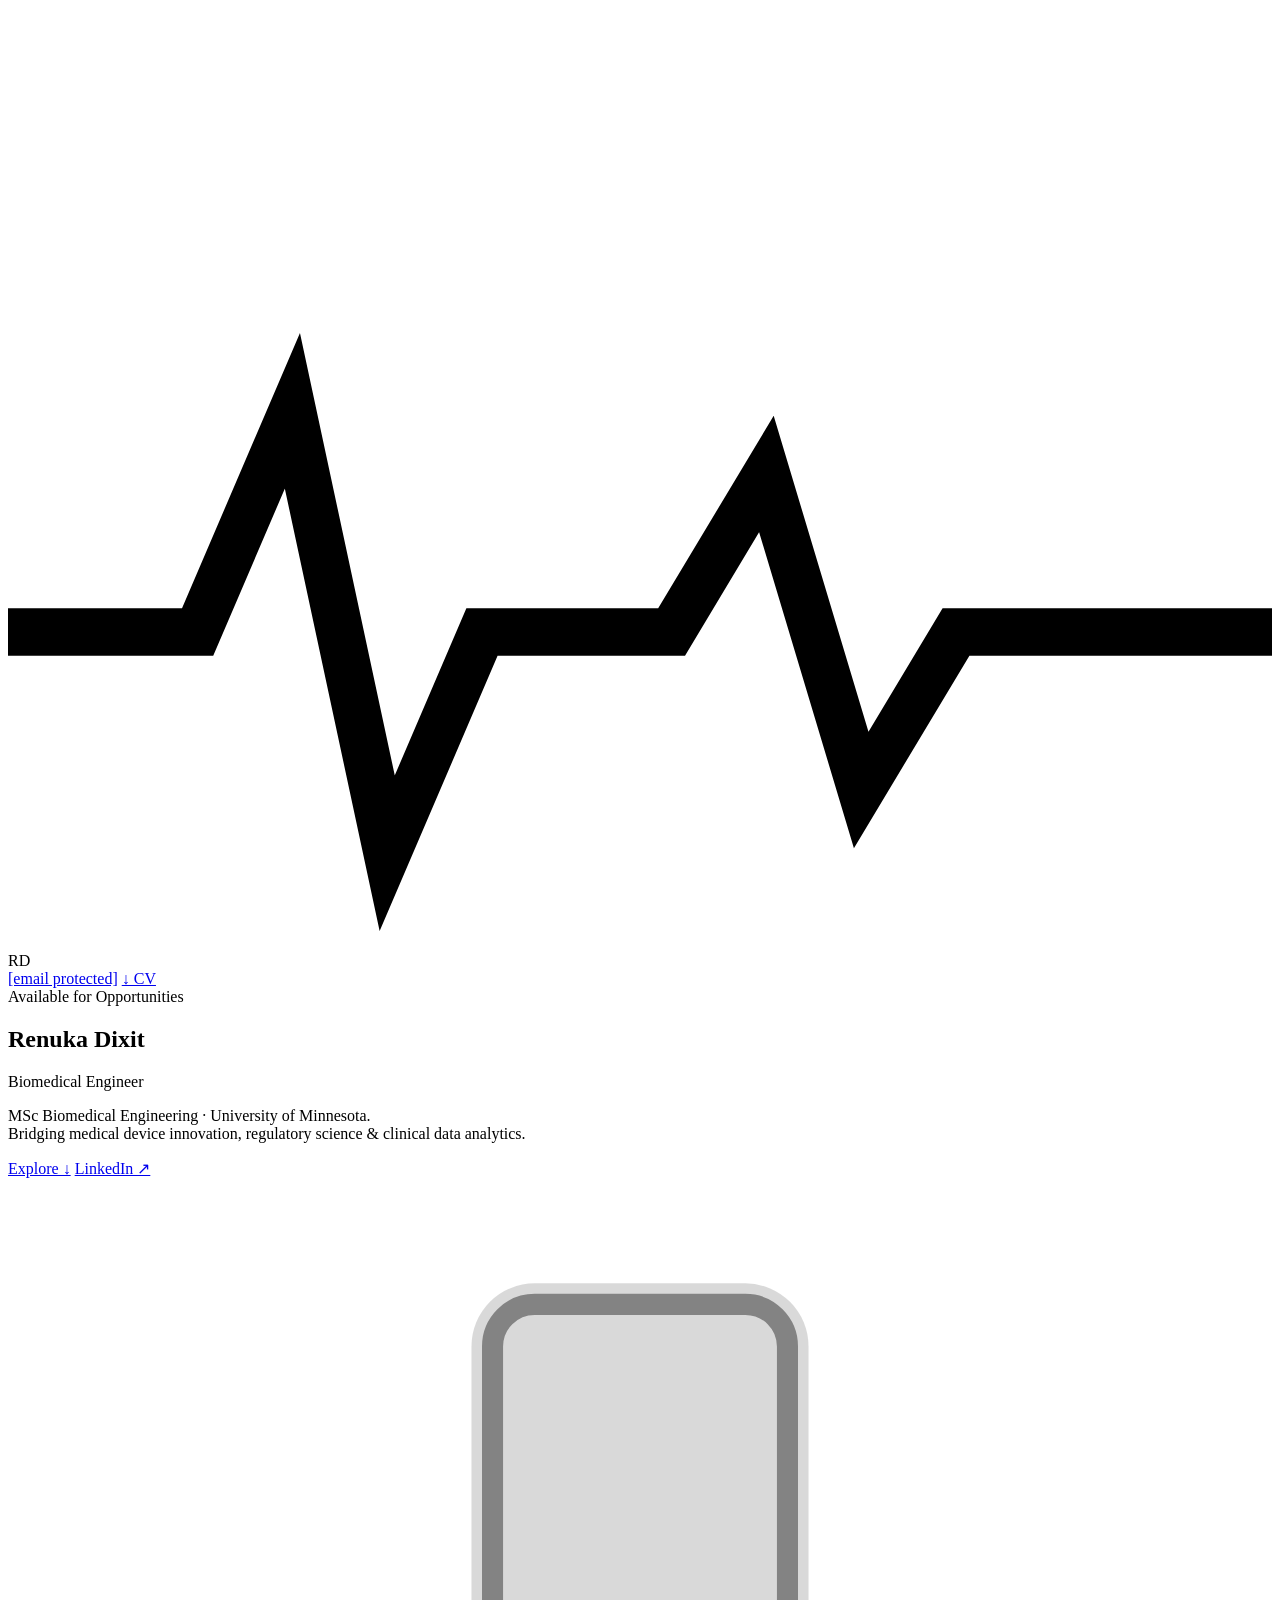
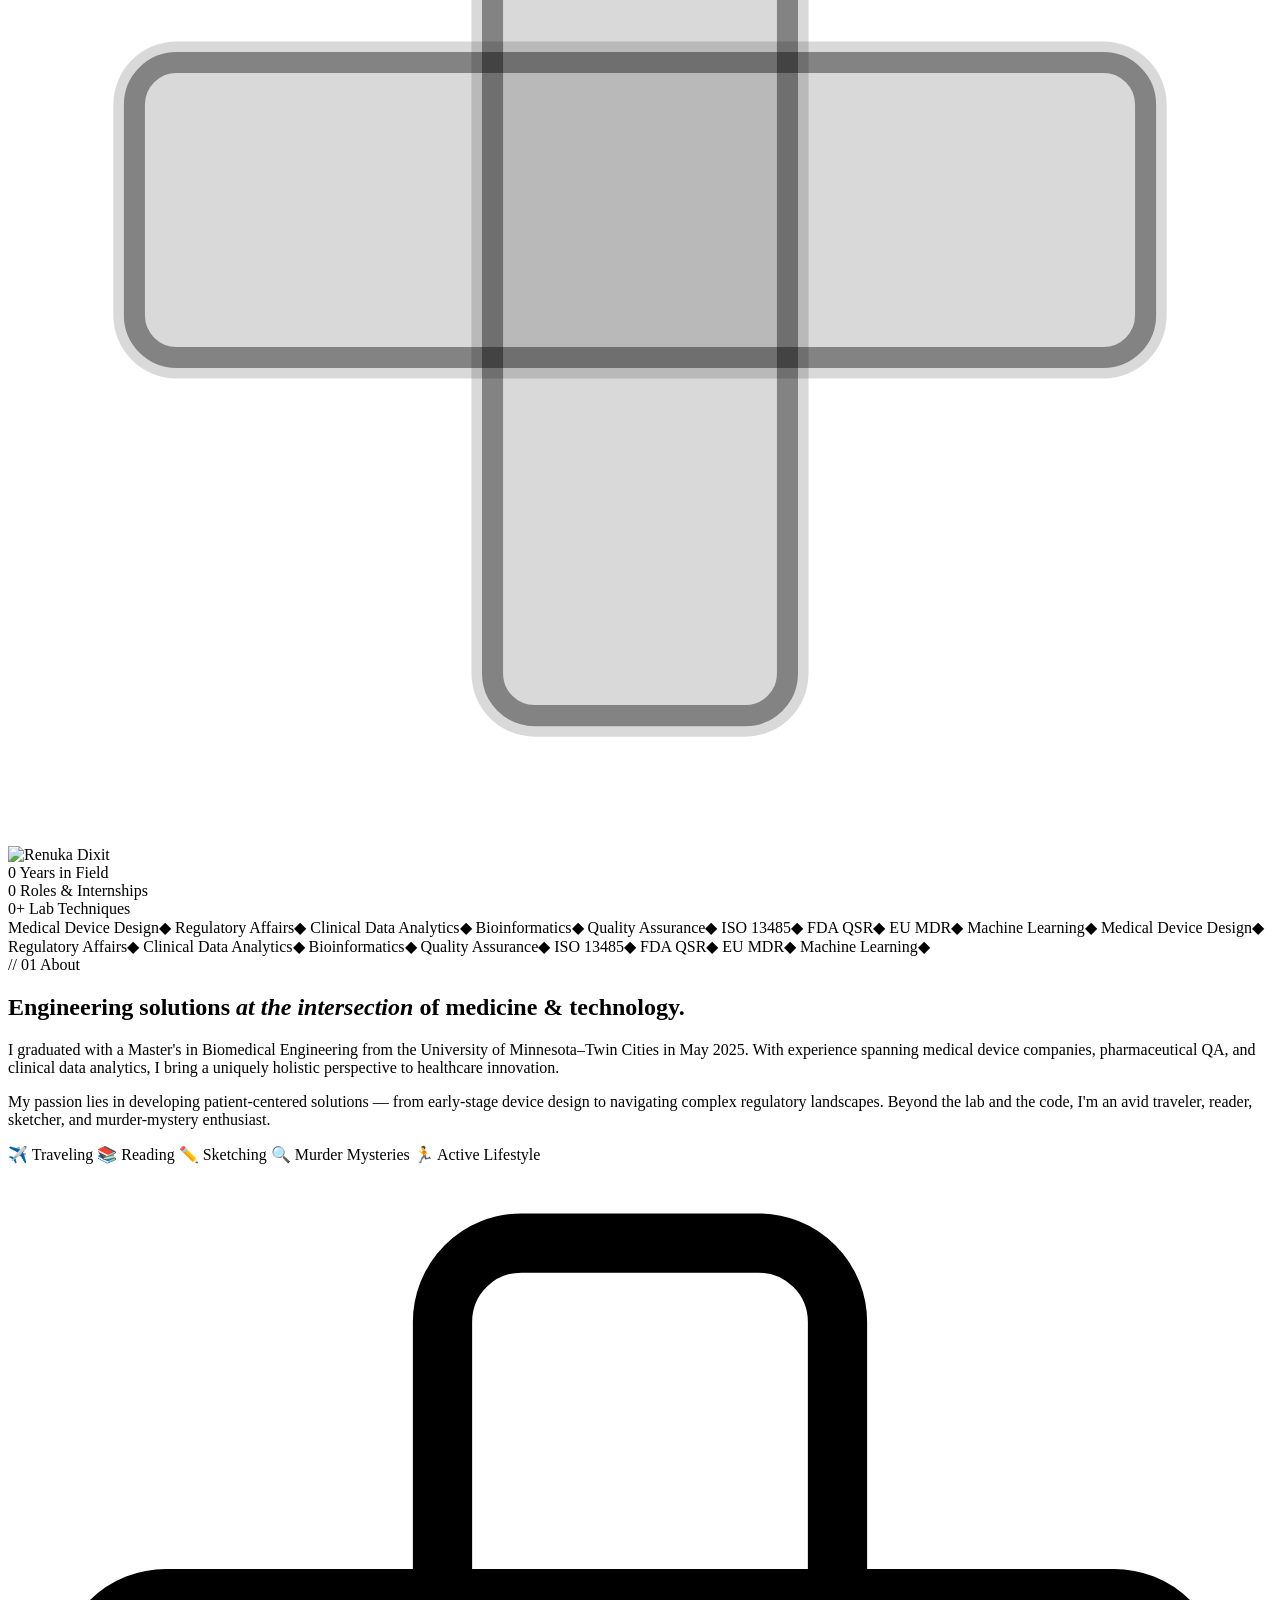
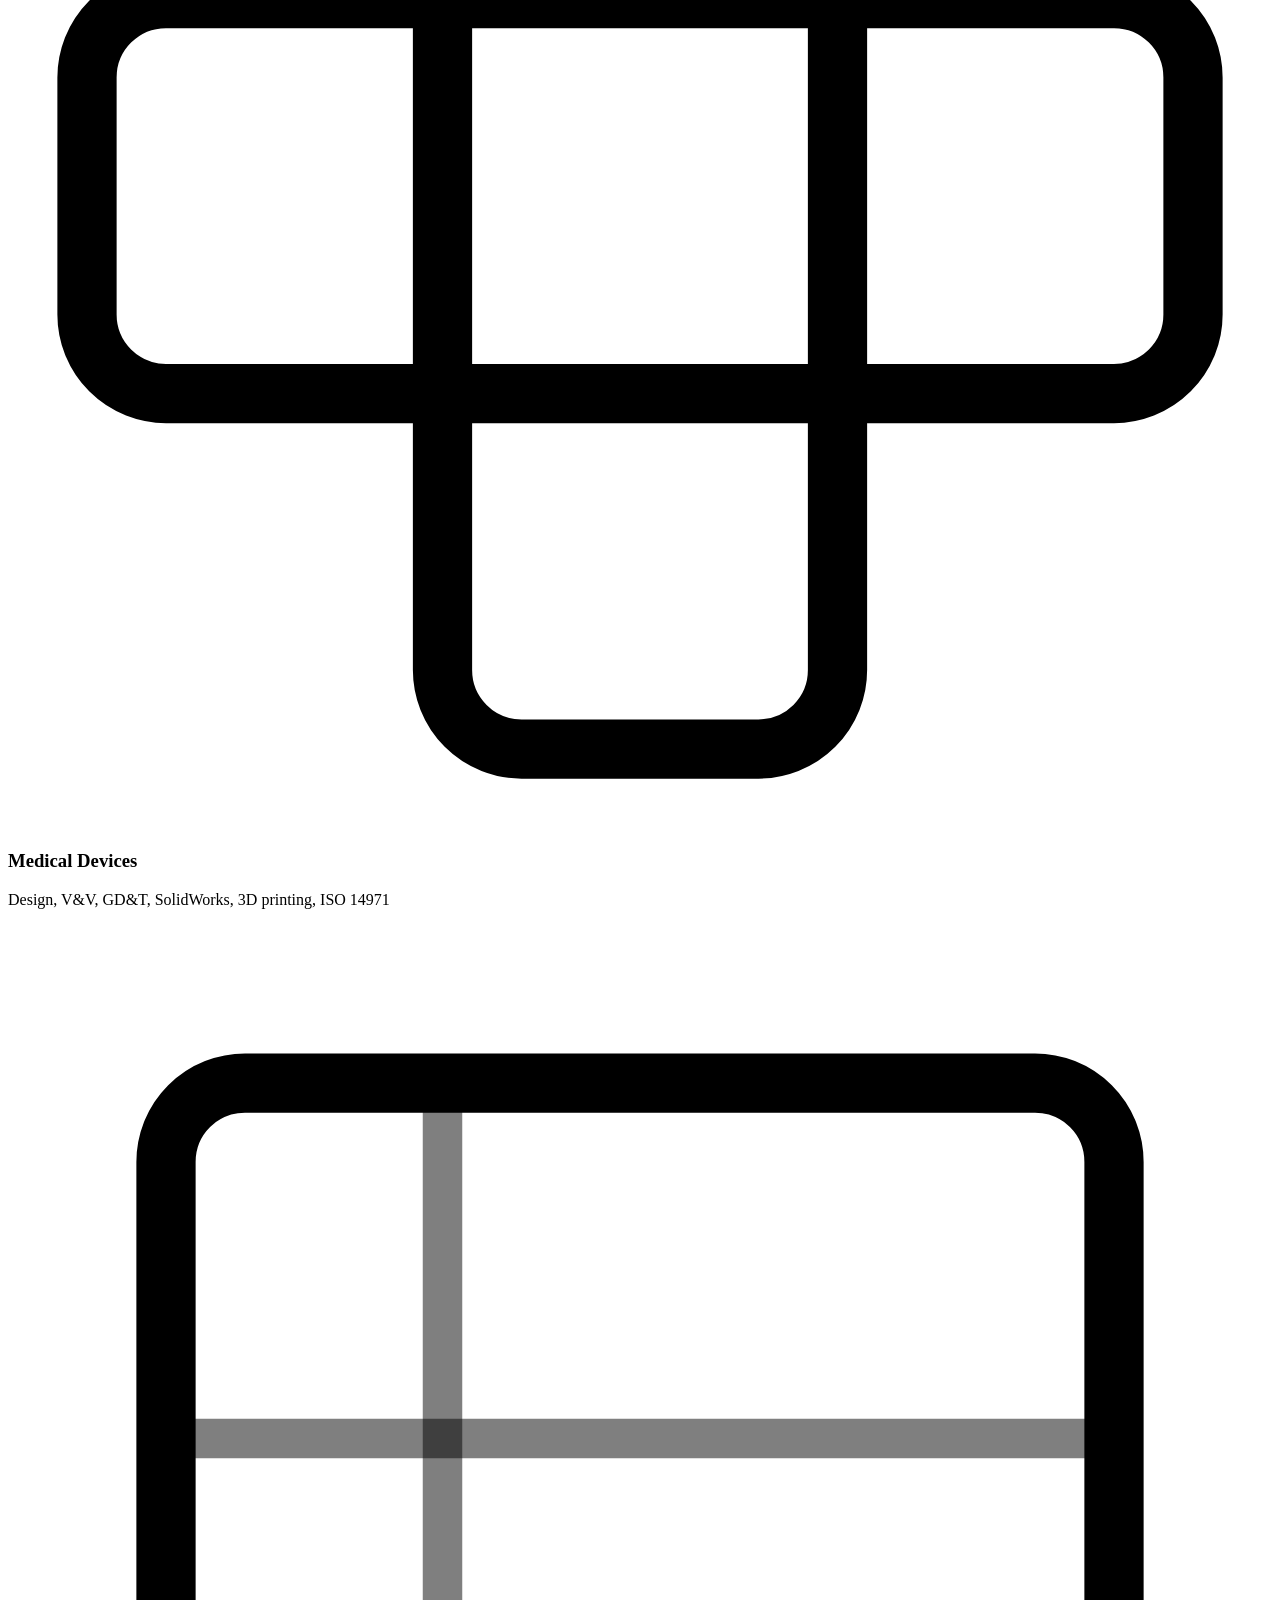
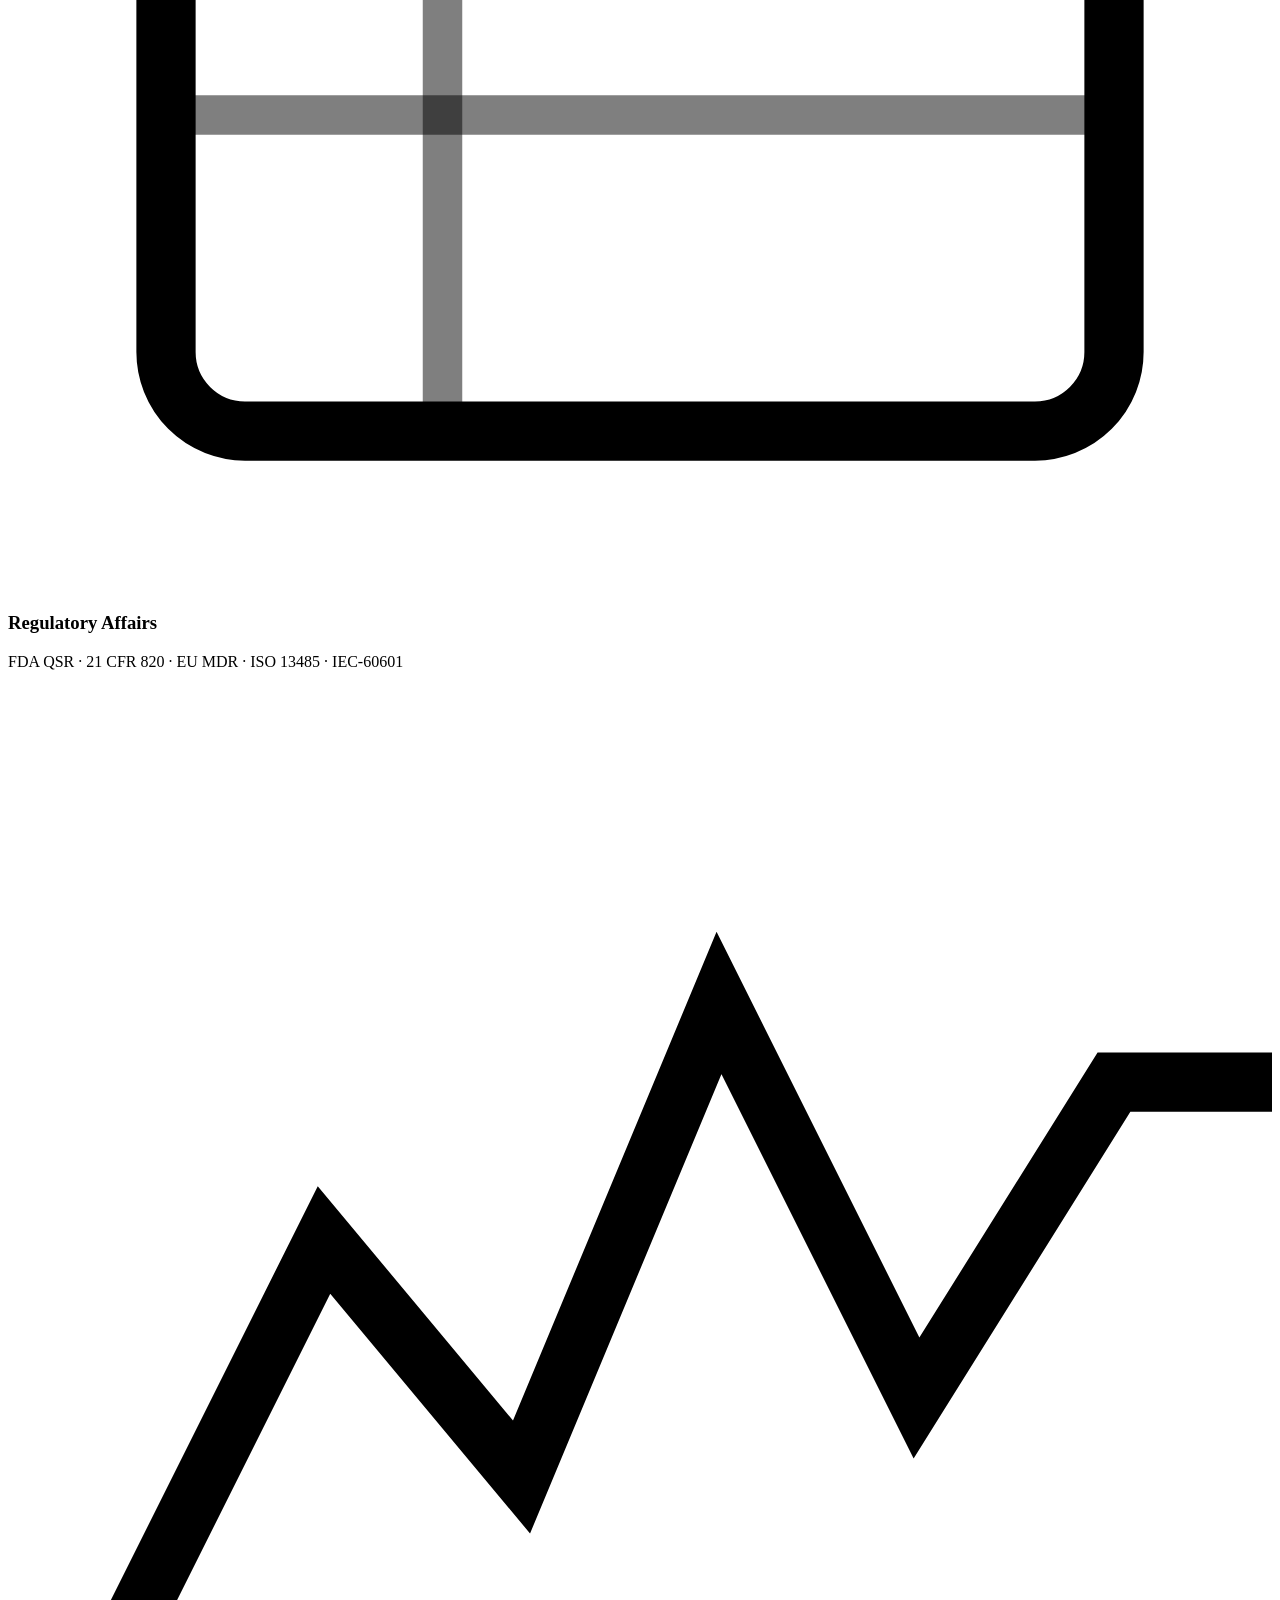
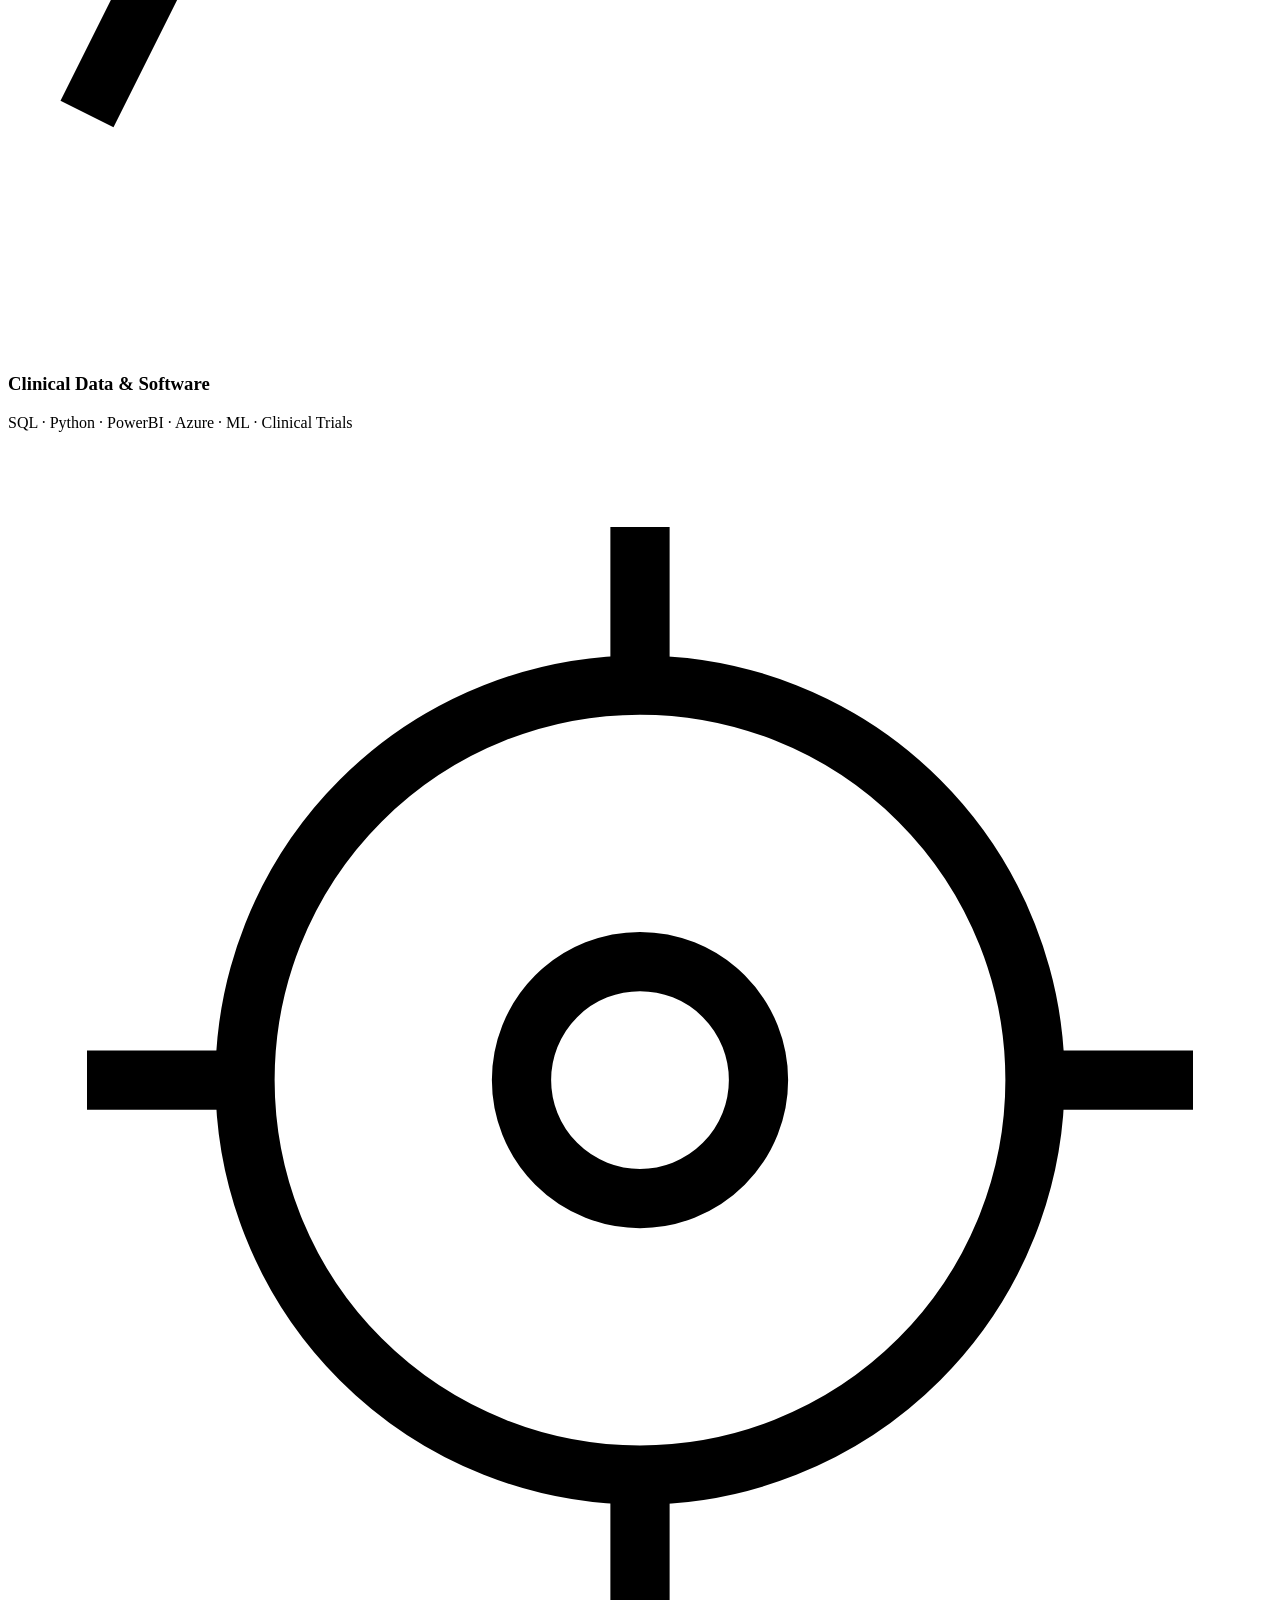
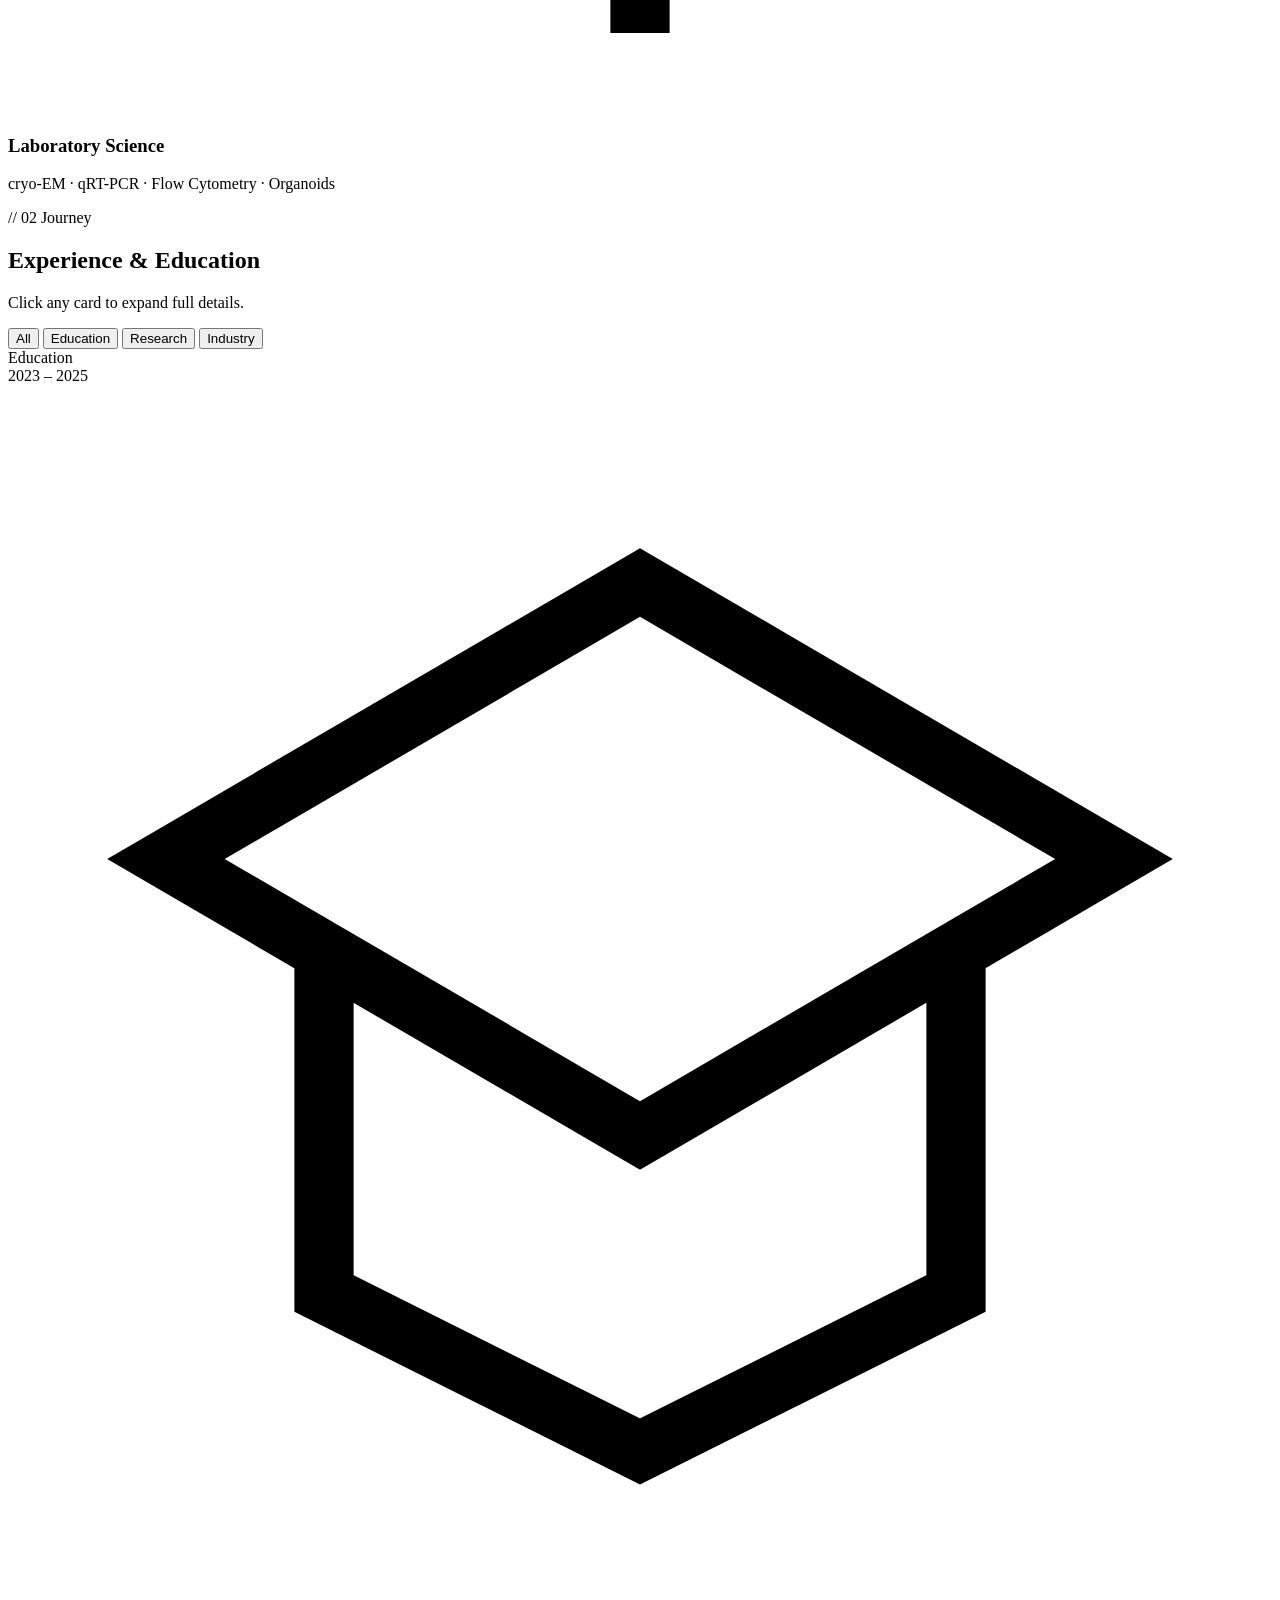
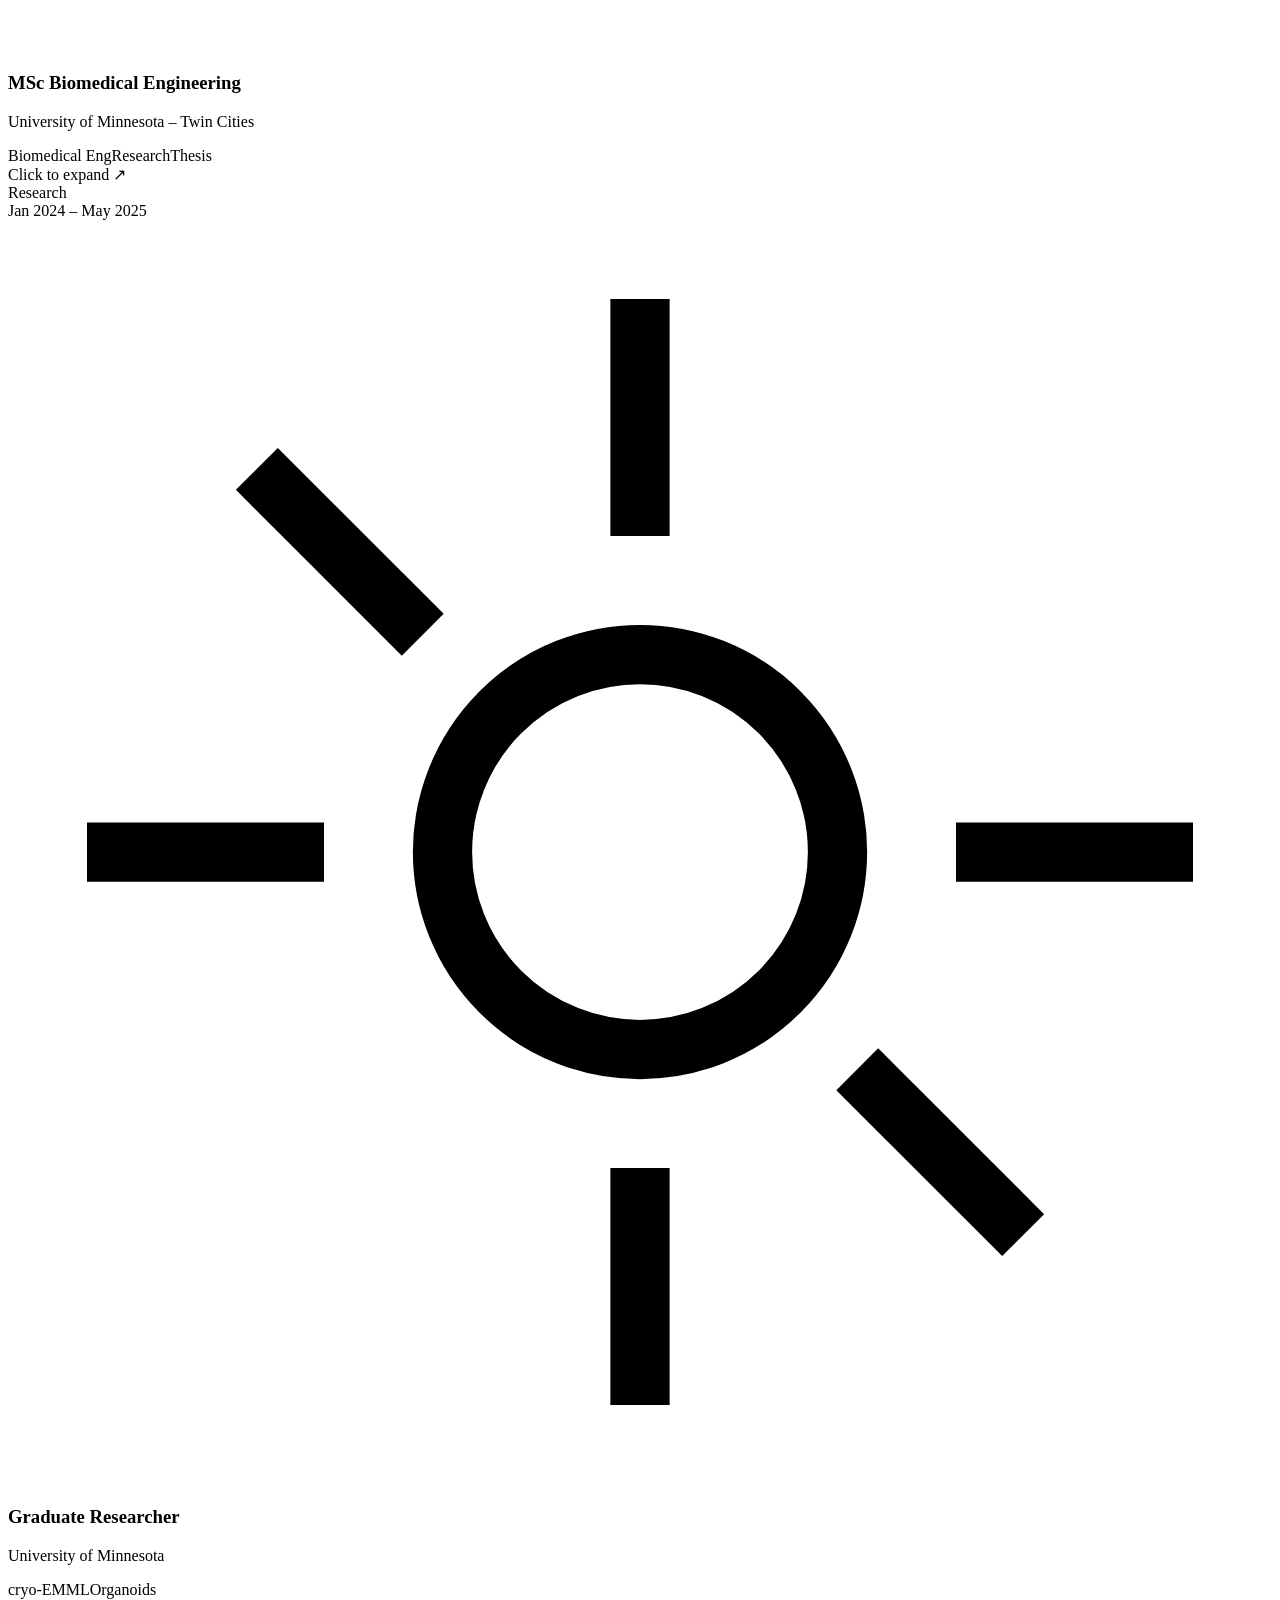
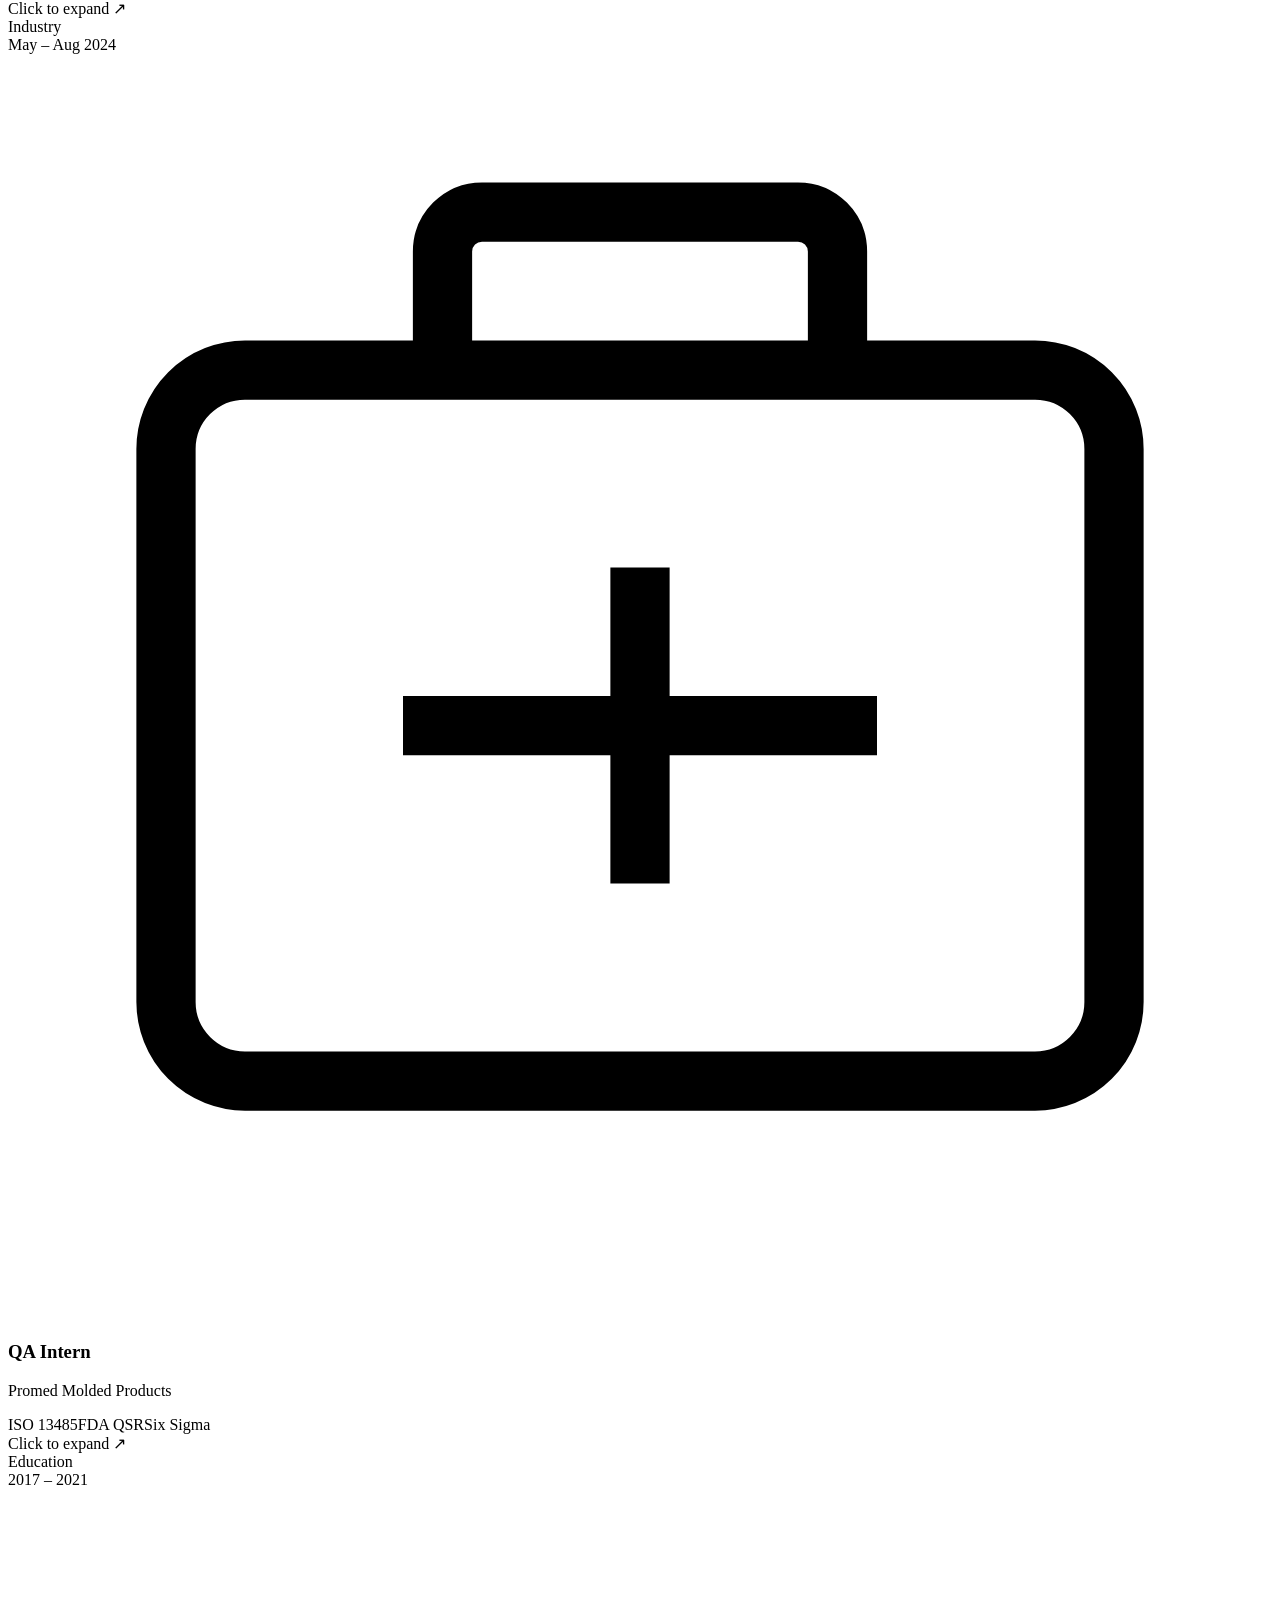
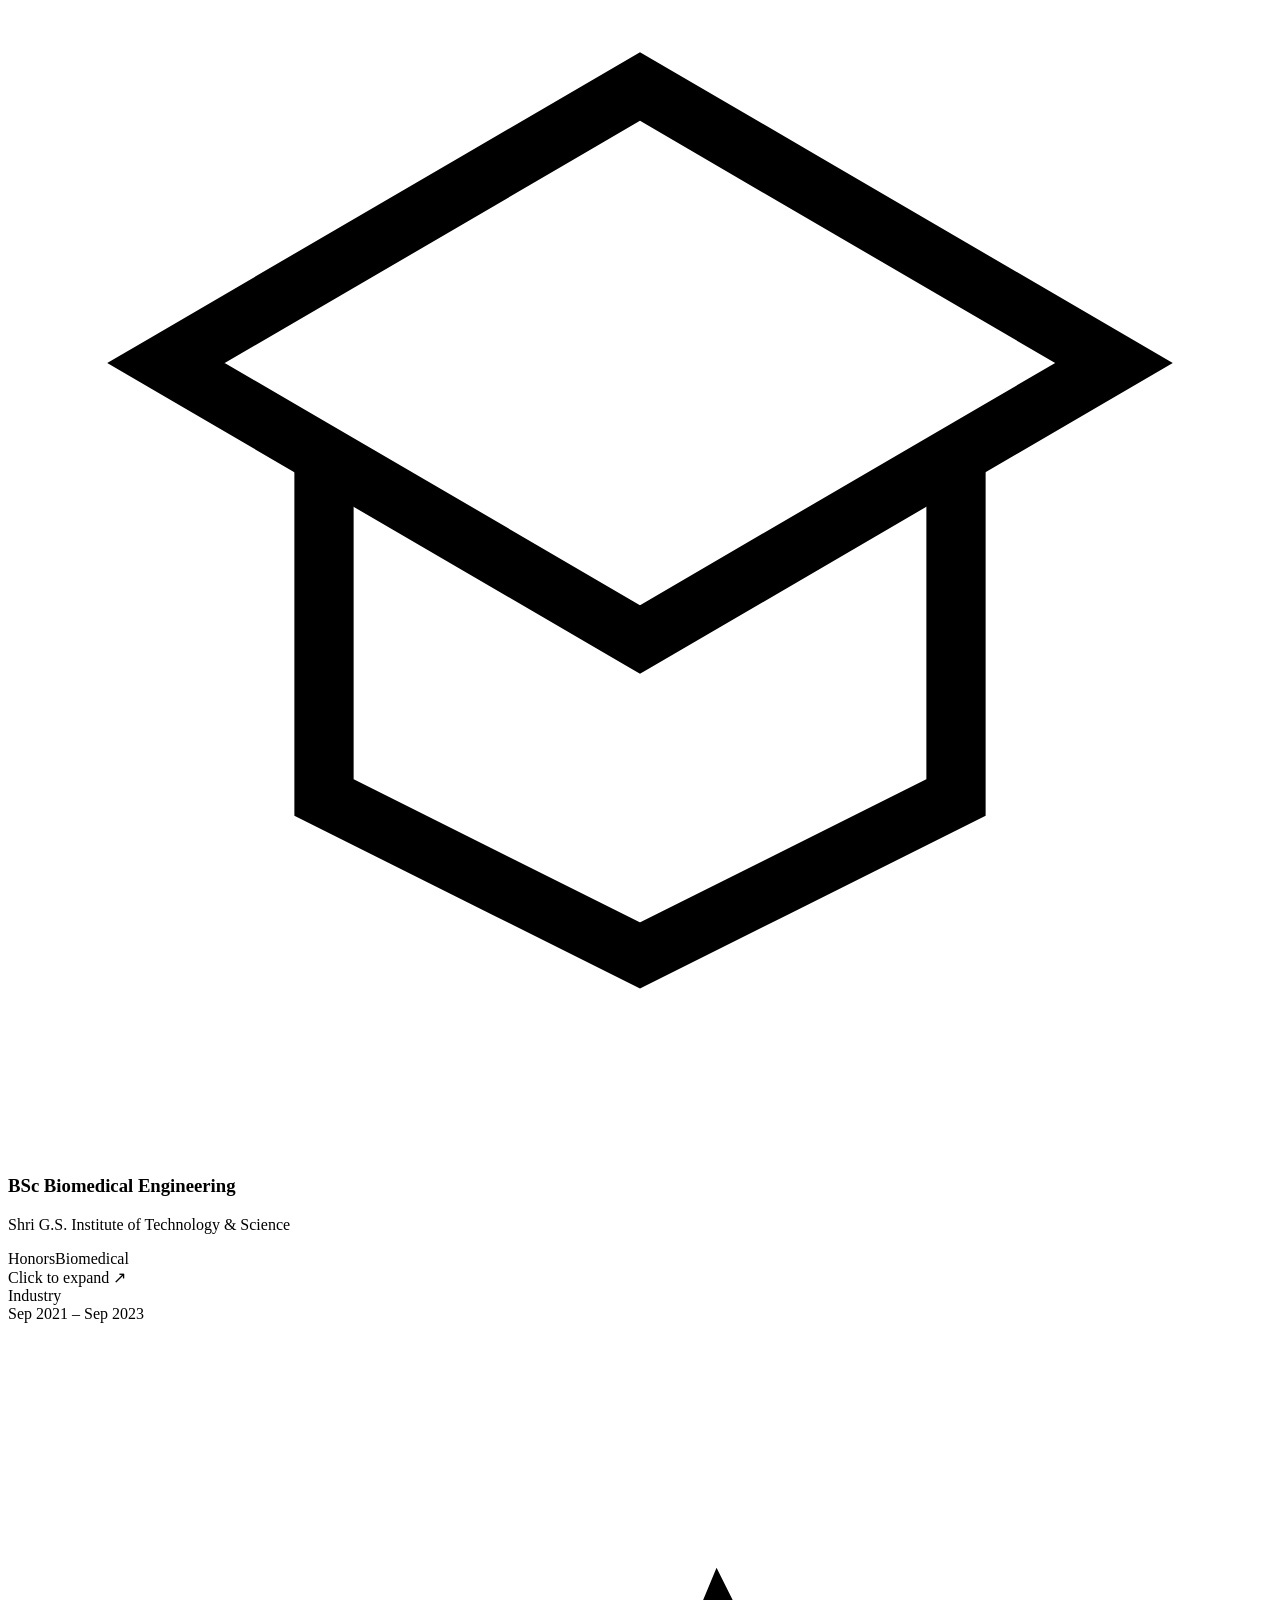
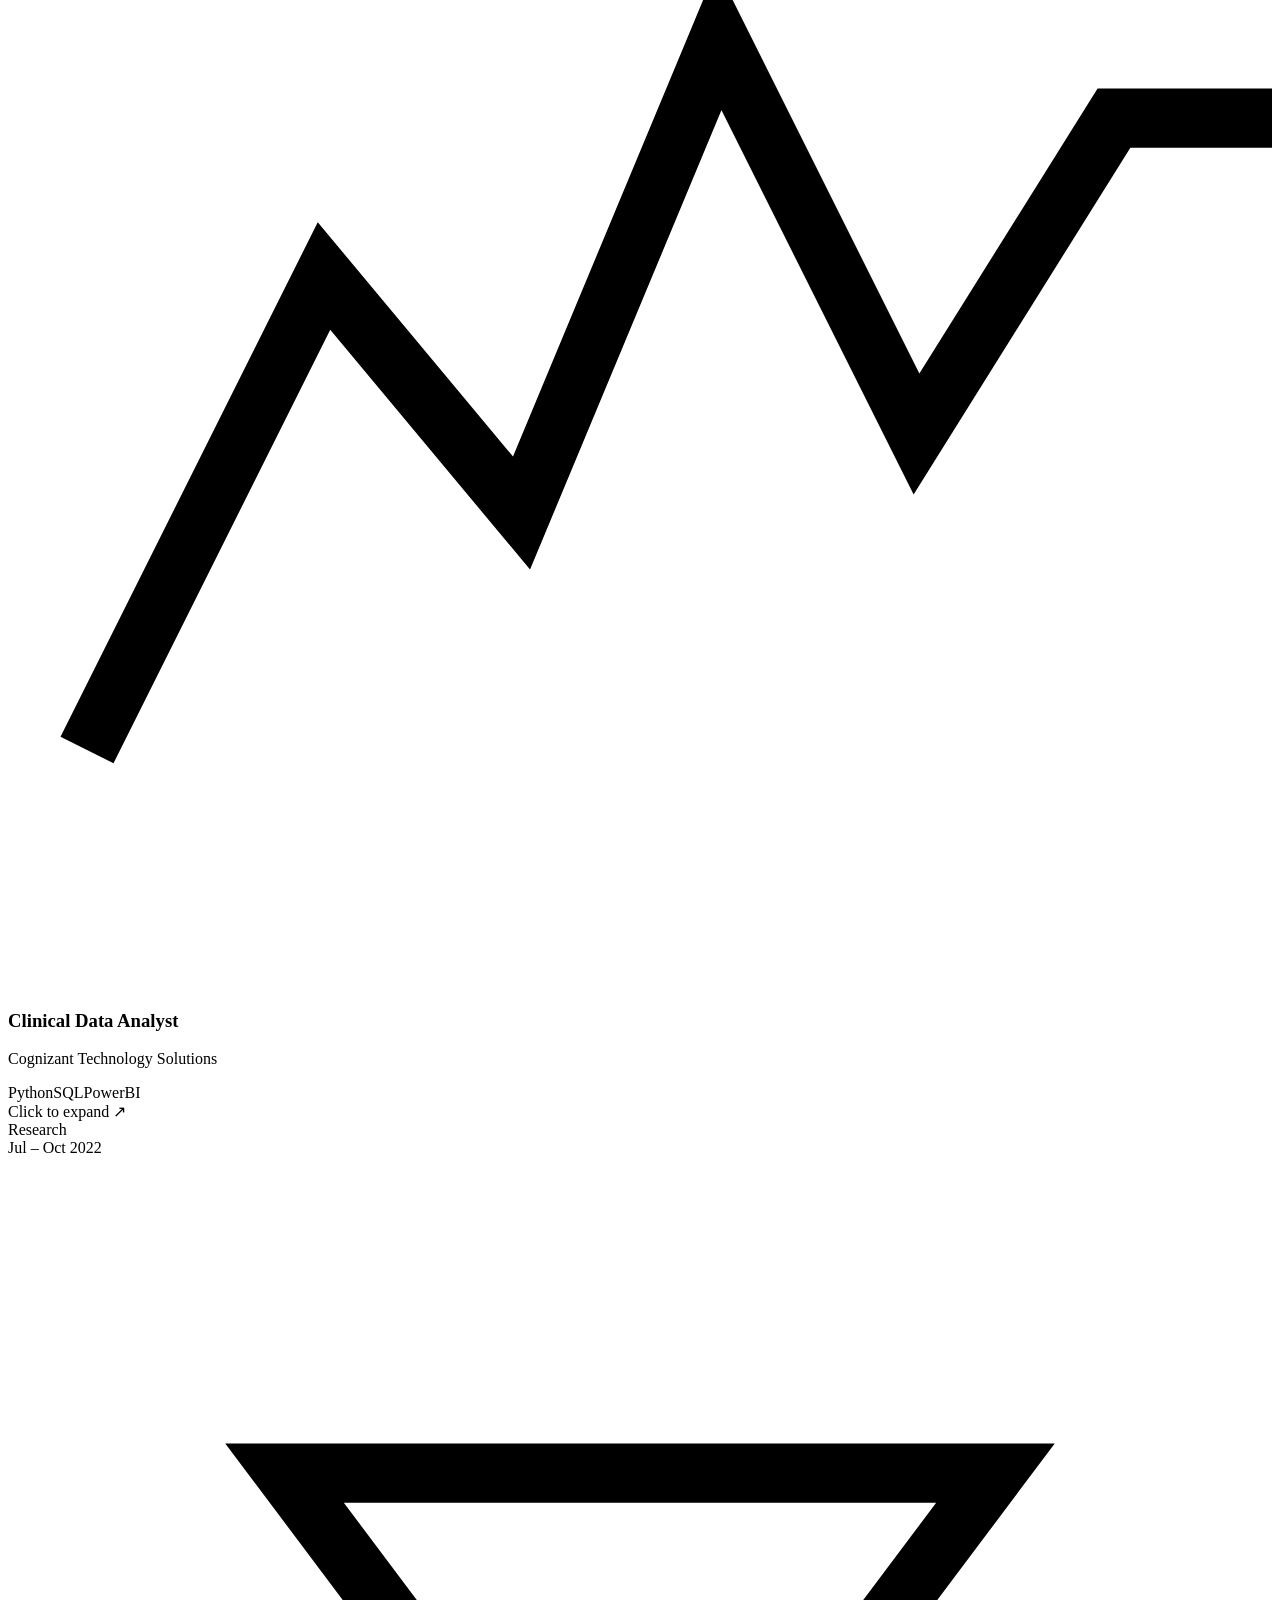
==== index (1).html @ cc868dd1 "Add files via upload" ====
<!DOCTYPE html>
<html lang="en">
<head>
  <meta charset="UTF-8" />
  <meta name="viewport" content="width=device-width, initial-scale=1.0" />
  <title>Renuka Dixit | Biomedical Engineer</title>
  <link rel="preconnect" href="https://fonts.googleapis.com" />
  <link rel="preconnect" href="https://fonts.gstatic.com" crossorigin />
  <link href="https://fonts.googleapis.com/css2?family=Space+Mono:ital,wght@0,400;0,700;1,400&family=Syne:wght@400;600;700;800&display=swap" rel="stylesheet" />
  <link rel="stylesheet" href="style.css" />
</head>
<body>

  <!-- BG CANVAS (neural network) -->
  <canvas id="bg-canvas"></canvas>
  <div class="bg-vignette"></div>

  <!-- ECG LINE OVERLAY -->
  <div class="ecg-overlay">
    <canvas id="ecg-canvas"></canvas>
  </div>

  <!-- NAV -->
  <nav id="navbar">
    <div class="nav-logo">
      <svg class="logo-pulse" viewBox="0 0 40 20" fill="none">
        <polyline points="0,10 6,10 9,3 12,17 15,10 21,10 24,5 27,15 30,10 40,10" stroke="currentColor" stroke-width="1.5" fill="none"/>
      </svg>
      <span>RD</span>
    </div>
    <div class="nav-right">
      <a href="/cdn-cgi/l/email-protection#7a081f140f111b1e020e4e484b4a3a1d171b131654191517" class="nav-email"><span class="__cf_email__" data-cfemail="ff8d9a918a949e9b878bcbcdcecfbf98929e9693d19c9092">[email&#160;protected]</span></a>
      <a href="https://afcafab4-3cb6-44fb-ba33-879c0ff43639.filesusr.com/ugd/ff58a3_3bb0b02b605a4428b6db212402240c0c.pdf" target="_blank" class="nav-cv">↓ CV</a>
    </div>
  </nav>

  <!-- SIDE NAV DOTS -->
  <div id="side-nav">
    <a href="#hero"      class="dot active" data-label="Home"></a>
    <a href="#about"     class="dot" data-label="About"></a>
    <a href="#journey"   class="dot" data-label="Journey"></a>
    <a href="#skills"    class="dot" data-label="Skills"></a>
    <a href="#contact"   class="dot" data-label="Contact"></a>
  </div>

  <!-- ═══ HERO ═══ -->
  <section id="hero">
    <div class="hero-grid">
      <div class="hero-left">
        <div class="hero-status">
          <span class="pulse-dot"></span>
          <span>Available for Opportunities</span>
        </div>
        <h1 class="hero-name">
          <span class="line-reveal">Renuka</span>
          <span class="line-reveal delay-1">Dixit</span>
        </h1>
        <div class="hero-title-wrap">
          <span class="hero-title-line"></span>
          <span class="hero-title-text">Biomedical Engineer</span>
        </div>
        <p class="hero-desc">
          MSc Biomedical Engineering · University of Minnesota.<br/>
          Bridging medical device innovation, regulatory science &amp; clinical data analytics.
        </p>
        <div class="hero-cta">
          <a href="#about" class="btn-main">Explore ↓</a>
          <a href="https://www.linkedin.com/in/dixit-renuka" target="_blank" class="btn-ghost">LinkedIn ↗</a>
        </div>
      </div>

      <div class="hero-right">
        <div class="hero-portrait-wrap">
          <div class="portrait-rings">
            <div class="ring r1"></div>
            <div class="ring r2"></div>
            <div class="ring r3"></div>
          </div>
          <!-- Medical device cross icon -->
          <svg class="med-cross" viewBox="0 0 60 60" fill="none">
            <rect x="22" y="5" width="16" height="50" rx="3" fill="currentColor" opacity="0.15"/>
            <rect x="5" y="22" width="50" height="16" rx="3" fill="currentColor" opacity="0.15"/>
            <rect x="23" y="6" width="14" height="48" rx="2" stroke="currentColor" stroke-width="1" fill="none" opacity="0.4"/>
            <rect x="6" y="23" width="48" height="14" rx="2" stroke="currentColor" stroke-width="1" fill="none" opacity="0.4"/>
          </svg>
          <div class="portrait-img">
            <img src="https://static.wixstatic.com/media/ff58a3_fb16194dbb7b481696a39792f7d7e9da~mv2.jpg/v1/crop/x_0,y_0,w_5184,h_5173/fill/w_400,h_400,al_c,q_80/ff58a3_fb16194dbb7b481696a39792f7d7e9da~mv2.jpg" alt="Renuka Dixit" />
          </div>
          <div class="stat-card sc1">
            <span class="sc-num" data-count="7">0</span>
            <span class="sc-label">Years in Field</span>
          </div>
          <div class="stat-card sc2">
            <span class="sc-num" data-count="9">0</span>
            <span class="sc-label">Roles &amp; Internships</span>
          </div>
          <div class="stat-card sc3">
            <span class="sc-num" data-count="30">0</span><span class="sc-plus">+</span>
            <span class="sc-label">Lab Techniques</span>
          </div>
        </div>
      </div>
    </div>

    <!-- MARQUEE STRIP -->
    <div class="marquee-wrap">
      <div class="marquee-track">
        <span>Medical Device Design</span><span class="sep">◆</span>
        <span>Regulatory Affairs</span><span class="sep">◆</span>
        <span>Clinical Data Analytics</span><span class="sep">◆</span>
        <span>Bioinformatics</span><span class="sep">◆</span>
        <span>Quality Assurance</span><span class="sep">◆</span>
        <span>ISO 13485</span><span class="sep">◆</span>
        <span>FDA QSR</span><span class="sep">◆</span>
        <span>EU MDR</span><span class="sep">◆</span>
        <span>Machine Learning</span><span class="sep">◆</span>
        <span>Medical Device Design</span><span class="sep">◆</span>
        <span>Regulatory Affairs</span><span class="sep">◆</span>
        <span>Clinical Data Analytics</span><span class="sep">◆</span>
        <span>Bioinformatics</span><span class="sep">◆</span>
        <span>Quality Assurance</span><span class="sep">◆</span>
        <span>ISO 13485</span><span class="sep">◆</span>
        <span>FDA QSR</span><span class="sep">◆</span>
        <span>EU MDR</span><span class="sep">◆</span>
        <span>Machine Learning</span><span class="sep">◆</span>
      </div>
    </div>
  </section>

  <!-- ═══ ABOUT ═══ -->
  <section id="about">
    <div class="section-header">
      <div class="sh-label"><span class="mono">// 01</span> About</div>
    </div>
    <div class="about-layout">
      <div class="about-headline">
        <h2>Engineering solutions <em>at the intersection</em> of medicine &amp; technology.</h2>
      </div>
      <div class="about-body">
        <p>I graduated with a Master's in Biomedical Engineering from the University of Minnesota–Twin Cities in May 2025. With experience spanning medical device companies, pharmaceutical QA, and clinical data analytics, I bring a uniquely holistic perspective to healthcare innovation.</p>
        <p>My passion lies in developing patient-centered solutions — from early-stage device design to navigating complex regulatory landscapes. Beyond the lab and the code, I'm an avid traveler, reader, sketcher, and murder-mystery enthusiast.</p>
        <div class="about-chips">
          <span>✈️ Traveling</span>
          <span>📚 Reading</span>
          <span>✏️ Sketching</span>
          <span>🔍 Murder Mysteries</span>
          <span>🏃 Active Lifestyle</span>
        </div>
      </div>
    </div>

    <!-- DOMAIN CARDS -->
    <div class="domain-cards">
      <div class="domain-card">
        <div class="dc-icon-wrap"><svg viewBox="0 0 32 32" fill="none"><rect x="11" y="2" width="10" height="28" rx="2" stroke="currentColor" stroke-width="1.5"/><rect x="2" y="11" width="28" height="10" rx="2" stroke="currentColor" stroke-width="1.5"/></svg></div>
        <h3>Medical Devices</h3>
        <p>Design, V&amp;V, GD&amp;T, SolidWorks, 3D printing, ISO 14971</p>
      </div>
      <div class="domain-card">
        <div class="dc-icon-wrap"><svg viewBox="0 0 32 32" fill="none"><rect x="4" y="4" width="24" height="24" rx="2" stroke="currentColor" stroke-width="1.5"/><polyline points="4,13 28,13" stroke="currentColor" stroke-width="1" opacity="0.5"/><polyline points="4,20 28,20" stroke="currentColor" stroke-width="1" opacity="0.5"/><polyline points="11,4 11,28" stroke="currentColor" stroke-width="1" opacity="0.5"/></svg></div>
        <h3>Regulatory Affairs</h3>
        <p>FDA QSR · 21 CFR 820 · EU MDR · ISO 13485 · IEC-60601</p>
      </div>
      <div class="domain-card">
        <div class="dc-icon-wrap"><svg viewBox="0 0 32 32" fill="none"><polyline points="2,26 8,14 13,20 18,8 23,18 28,10 32,10" stroke="currentColor" stroke-width="1.5" fill="none"/></svg></div>
        <h3>Clinical Data &amp; Software</h3>
        <p>SQL · Python · PowerBI · Azure · ML · Clinical Trials</p>
      </div>
      <div class="domain-card">
        <div class="dc-icon-wrap"><svg viewBox="0 0 32 32" fill="none"><circle cx="16" cy="16" r="10" stroke="currentColor" stroke-width="1.5"/><circle cx="16" cy="16" r="3" stroke="currentColor" stroke-width="1.5"/><line x1="16" y1="2" x2="16" y2="6" stroke="currentColor" stroke-width="1.5"/><line x1="16" y1="26" x2="16" y2="30" stroke="currentColor" stroke-width="1.5"/><line x1="2" y1="16" x2="6" y2="16" stroke="currentColor" stroke-width="1.5"/><line x1="26" y1="16" x2="30" y2="16" stroke="currentColor" stroke-width="1.5"/></svg></div>
        <h3>Laboratory Science</h3>
        <p>cryo-EM · qRT-PCR · Flow Cytometry · Organoids</p>
      </div>
    </div>
  </section>

  <!-- ═══ JOURNEY (merged education + experience + projects with expandable cards) ═══ -->
  <section id="journey">
    <div class="section-header">
      <div class="sh-label"><span class="mono">// 02</span> Journey</div>
    </div>
    <h2 class="section-title">Experience &amp; Education</h2>
    <p class="section-sub">Click any card to expand full details.</p>

    <!-- FILTER -->
    <div class="tl-toggle">
      <button class="tl-btn active" data-tab="all">All</button>
      <button class="tl-btn" data-tab="education">Education</button>
      <button class="tl-btn" data-tab="research">Research</button>
      <button class="tl-btn" data-tab="industry">Industry</button>
    </div>

    <div class="cards-grid" id="journey-cards">

      <!-- CARD 1 -->
      <div class="exp-card" data-type="education" data-id="card-uminn-ms">
        <div class="ec-header">
          <div class="ec-type edu">Education</div>
          <div class="ec-year">2023 – 2025</div>
        </div>
        <div class="ec-icon-ring">
          <svg viewBox="0 0 32 32" fill="none"><path d="M4 12 L16 5 L28 12 L16 19 Z" stroke="currentColor" stroke-width="1.5"/><polyline points="8,14.5 8,23 16,27 24,23 24,14.5" stroke="currentColor" stroke-width="1.5" fill="none"/></svg>
        </div>
        <h3>MSc Biomedical Engineering</h3>
        <p class="ec-org">University of Minnesota – Twin Cities</p>
        <div class="ec-tags"><span>Biomedical Eng</span><span>Research</span><span>Thesis</span></div>
        <div class="ec-expand-hint">Click to expand <span>↗</span></div>
      </div>

      <!-- CARD 2 -->
      <div class="exp-card" data-type="research" data-id="card-grad-research">
        <div class="ec-header">
          <div class="ec-type research">Research</div>
          <div class="ec-year">Jan 2024 – May 2025</div>
        </div>
        <div class="ec-icon-ring">
          <svg viewBox="0 0 32 32" fill="none"><circle cx="16" cy="16" r="5" stroke="currentColor" stroke-width="1.5"/><line x1="16" y1="2" x2="16" y2="8" stroke="currentColor" stroke-width="1.5"/><line x1="16" y1="24" x2="16" y2="30" stroke="currentColor" stroke-width="1.5"/><line x1="2" y1="16" x2="8" y2="16" stroke="currentColor" stroke-width="1.5"/><line x1="24" y1="16" x2="30" y2="16" stroke="currentColor" stroke-width="1.5"/><line x1="6.3" y1="6.3" x2="10.5" y2="10.5" stroke="currentColor" stroke-width="1.5"/><line x1="21.5" y1="21.5" x2="25.7" y2="25.7" stroke="currentColor" stroke-width="1.5"/></svg>
        </div>
        <h3>Graduate Researcher</h3>
        <p class="ec-org">University of Minnesota</p>
        <div class="ec-tags"><span>cryo-EM</span><span>ML</span><span>Organoids</span></div>
        <div class="ec-expand-hint">Click to expand <span>↗</span></div>
      </div>

      <!-- CARD 3 -->
      <div class="exp-card" data-type="industry" data-id="card-promed">
        <div class="ec-header">
          <div class="ec-type industry">Industry</div>
          <div class="ec-year">May – Aug 2024</div>
        </div>
        <div class="ec-icon-ring">
          <svg viewBox="0 0 32 32" fill="none"><rect x="4" y="8" width="24" height="18" rx="2" stroke="currentColor" stroke-width="1.5"/><path d="M11 8 V5 a1 1 0 0 1 1-1 h8 a1 1 0 0 1 1 1 v3" stroke="currentColor" stroke-width="1.5"/><line x1="10" y1="17" x2="22" y2="17" stroke="currentColor" stroke-width="1.5"/><line x1="16" y1="13" x2="16" y2="21" stroke="currentColor" stroke-width="1.5"/></svg>
        </div>
        <h3>QA Intern</h3>
        <p class="ec-org">Promed Molded Products</p>
        <div class="ec-tags"><span>ISO 13485</span><span>FDA QSR</span><span>Six Sigma</span></div>
        <div class="ec-expand-hint">Click to expand <span>↗</span></div>
      </div>

      <!-- CARD 4 -->
      <div class="exp-card" data-type="education" data-id="card-bsc">
        <div class="ec-header">
          <div class="ec-type edu">Education</div>
          <div class="ec-year">2017 – 2021</div>
        </div>
        <div class="ec-icon-ring">
          <svg viewBox="0 0 32 32" fill="none"><path d="M4 12 L16 5 L28 12 L16 19 Z" stroke="currentColor" stroke-width="1.5"/><polyline points="8,14.5 8,23 16,27 24,23 24,14.5" stroke="currentColor" stroke-width="1.5" fill="none"/></svg>
        </div>
        <h3>BSc Biomedical Engineering</h3>
        <p class="ec-org">Shri G.S. Institute of Technology &amp; Science</p>
        <div class="ec-tags"><span>Honors</span><span>Biomedical</span></div>
        <div class="ec-expand-hint">Click to expand <span>↗</span></div>
      </div>

      <!-- CARD 5 -->
      <div class="exp-card" data-type="industry" data-id="card-cognizant">
        <div class="ec-header">
          <div class="ec-type industry">Industry</div>
          <div class="ec-year">Sep 2021 – Sep 2023</div>
        </div>
        <div class="ec-icon-ring">
          <svg viewBox="0 0 32 32" fill="none"><polyline points="2,26 8,14 13,20 18,8 23,18 28,10 32,10" stroke="currentColor" stroke-width="1.5" fill="none"/></svg>
        </div>
        <h3>Clinical Data Analyst</h3>
        <p class="ec-org">Cognizant Technology Solutions</p>
        <div class="ec-tags"><span>Python</span><span>SQL</span><span>PowerBI</span></div>
        <div class="ec-expand-hint">Click to expand <span>↗</span></div>
      </div>

      <!-- CARD 6 -->
      <div class="exp-card" data-type="research" data-id="card-iit">
        <div class="ec-header">
          <div class="ec-type research">Research</div>
          <div class="ec-year">Jul – Oct 2022</div>
        </div>
        <div class="ec-icon-ring">
          <svg viewBox="0 0 32 32" fill="none"><path d="M10 26 L10 12 L7 8 L25 8 L22 12 L22 26" stroke="currentColor" stroke-width="1.5" fill="none"/><line x1="7" y1="26" x2="25" y2="26" stroke="currentColor" stroke-width="1.5"/><ellipse cx="16" cy="16" rx="4" ry="2.5" stroke="currentColor" stroke-width="1" opacity="0.6"/></svg>
        </div>
        <h3>R&amp;D Intern</h3>
        <p class="ec-org">Indian Institute of Technology</p>
        <div class="ec-tags"><span>R&D</span><span>Bioinformatics</span></div>
        <div class="ec-expand-hint">Click to expand <span>↗</span></div>
      </div>

      <!-- CARD 7 -->
      <div class="exp-card" data-type="industry" data-id="card-htic">
        <div class="ec-header">
          <div class="ec-type industry">Industry</div>
          <div class="ec-year">Jul – Sep 2021</div>
        </div>
        <div class="ec-icon-ring">
          <svg viewBox="0 0 32 32" fill="none"><rect x="11" y="2" width="10" height="28" rx="2" stroke="currentColor" stroke-width="1.5"/><rect x="2" y="11" width="28" height="10" rx="2" stroke="currentColor" stroke-width="1.5"/></svg>
        </div>
        <h3>Biomedical Device Design Intern</h3>
        <p class="ec-org">HT&amp;IC Ltd.</p>
        <div class="ec-tags"><span>SolidWorks</span><span>3D Print</span><span>ISO 14971</span></div>
        <div class="ec-expand-hint">Click to expand <span>↗</span></div>
      </div>

      <!-- CARD 8 -->
      <div class="exp-card" data-type="research" data-id="card-undergrad-research">
        <div class="ec-header">
          <div class="ec-type research">Research</div>
          <div class="ec-year">Apr 2020 – Apr 2021</div>
        </div>
        <div class="ec-icon-ring">
          <svg viewBox="0 0 32 32" fill="none"><circle cx="16" cy="16" r="5" stroke="currentColor" stroke-width="1.5"/><line x1="16" y1="2" x2="16" y2="8" stroke="currentColor" stroke-width="1.5"/><line x1="16" y1="24" x2="16" y2="30" stroke="currentColor" stroke-width="1.5"/><line x1="2" y1="16" x2="8" y2="16" stroke="currentColor" stroke-width="1.5"/><line x1="24" y1="16" x2="30" y2="16" stroke="currentColor" stroke-width="1.5"/></svg>
        </div>
        <h3>Undergraduate Researcher</h3>
        <p class="ec-org">Shri G.S. Institute of Technology</p>
        <div class="ec-tags"><span>Research</span><span>Lab Techniques</span></div>
        <div class="ec-expand-hint">Click to expand <span>↗</span></div>
      </div>

      <!-- CARD 9 -->
      <div class="exp-card" data-type="industry" data-id="card-pacetronix">
        <div class="ec-header">
          <div class="ec-type industry">Industry</div>
          <div class="ec-year">May – Jun 2019</div>
        </div>
        <div class="ec-icon-ring">
          <svg viewBox="0 0 32 32" fill="none"><rect x="4" y="8" width="24" height="18" rx="2" stroke="currentColor" stroke-width="1.5"/><path d="M11 8 V5 a1 1 0 0 1 1-1 h8 a1 1 0 0 1 1 1 v3" stroke="currentColor" stroke-width="1.5"/></svg>
        </div>
        <h3>R&amp;D Intern</h3>
        <p class="ec-org">Shree Pacetronix Ltd.</p>
        <div class="ec-tags"><span>R&D</span><span>Medical Devices</span></div>
        <div class="ec-expand-hint">Click to expand <span>↗</span></div>
      </div>

    </div>
  </section>

  <!-- ═══ SKILLS ═══ -->
  <section id="skills">
    <div class="section-header">
      <div class="sh-label"><span class="mono">// 03</span> Skills</div>
    </div>
    <h2 class="section-title">Technical Expertise</h2>

    <div class="skill-filter">
      <button class="sf-btn active" data-cat="all">All</button>
      <button class="sf-btn" data-cat="programming">Programming</button>
      <button class="sf-btn" data-cat="software">Software</button>
      <button class="sf-btn" data-cat="regulatory">Regulatory</button>
      <button class="sf-btn" data-cat="lab">Lab</button>
      <button class="sf-btn" data-cat="technical">Technical</button>
    </div>

    <div class="skills-cloud" id="skills-cloud">
      <span class="sk programming large">Python</span>
      <span class="sk programming large">SQL</span>
      <span class="sk programming medium">R</span>
      <span class="sk programming medium">JavaScript</span>
      <span class="sk programming medium">Biopython</span>
      <span class="sk programming small">C#</span>
      <span class="sk programming small">C</span>
      <span class="sk programming small">.NET</span>
      <span class="sk programming small">Angular</span>
      <span class="sk programming small">HTML5</span>
      <span class="sk programming small">CSS3</span>
      <span class="sk programming small">Linux</span>
      <span class="sk software large">MATLAB</span>
      <span class="sk software large">PowerBI</span>
      <span class="sk software medium">SolidWorks</span>
      <span class="sk software medium">Azure</span>
      <span class="sk software medium">PyMol</span>
      <span class="sk software medium">ChimeraX</span>
      <span class="sk software small">MiniTab</span>
      <span class="sk software small">MODELLER</span>
      <span class="sk software small">SaaS</span>
      <span class="sk regulatory large">ISO 13485</span>
      <span class="sk regulatory large">FDA QSR</span>
      <span class="sk regulatory medium">EU MDR</span>
      <span class="sk regulatory medium">HIPAA</span>
      <span class="sk regulatory medium">ISO 14971</span>
      <span class="sk regulatory small">21 CFR 820</span>
      <span class="sk regulatory small">IEC-60601</span>
      <span class="sk regulatory small">GMP</span>
      <span class="sk regulatory small">GDP</span>
      <span class="sk lab large">cryo-EM</span>
      <span class="sk lab large">qRT-PCR</span>
      <span class="sk lab medium">Flow Cytometry</span>
      <span class="sk lab medium">Western Blot</span>
      <span class="sk lab medium">Cell Culture</span>
      <span class="sk lab medium">Organoid Models</span>
      <span class="sk lab small">RNA Isolation</span>
      <span class="sk lab small">Immunofluorescence</span>
      <span class="sk lab small">Gel Electrophoresis</span>
      <span class="sk lab small">Live Cell Imaging</span>
      <span class="sk lab small">Confocal Microscopy</span>
      <span class="sk lab small">Electrophysiology</span>
      <span class="sk lab small">Tissue Engineering</span>
      <span class="sk lab small">cDNA Synthesis</span>
      <span class="sk lab small">Spheroids</span>
      <span class="sk lab small">Fluorescent IHC</span>
      <span class="sk technical large">Machine Learning</span>
      <span class="sk technical large">Bioinformatics</span>
      <span class="sk technical medium">3D Printing</span>
      <span class="sk technical medium">Arduino</span>
      <span class="sk technical medium">AWS</span>
      <span class="sk technical medium">Git</span>
      <span class="sk technical small">Lean Six Sigma</span>
      <span class="sk technical small">Gage R&R</span>
      <span class="sk technical small">AutoCAD</span>
      <span class="sk technical small">Jira</span>
      <span class="sk technical small">ImageJ</span>
      <span class="sk technical small">GD&T</span>
    </div>

    <div class="certs-row">
      <div class="cert-item">
        <div class="cert-icon-wrap"><svg viewBox="0 0 24 24" fill="none"><polygon points="12,2 15.09,8.26 22,9.27 17,14.14 18.18,21.02 12,17.77 5.82,21.02 7,14.14 2,9.27 8.91,8.26" stroke="currentColor" stroke-width="1.5" fill="none"/></svg></div>
        <div>
          <div class="cert-title">Bachelor's with Honors</div>
          <div class="cert-sub">Shri G.S. Institute of Technology</div>
        </div>
      </div>
      <div class="cert-item">
        <div class="cert-icon-wrap"><svg viewBox="0 0 24 24" fill="none"><rect x="11" y="2" width="2" height="20" rx="1" stroke="currentColor" stroke-width="1.5"/><rect x="2" y="11" width="20" height="2" rx="1" stroke="currentColor" stroke-width="1.5"/></svg></div>
        <div>
          <div class="cert-title">AMA PRA Category 1 Credit</div>
          <div class="cert-sub">Medical Education Certification</div>
        </div>
      </div>
      <div class="cert-item">
        <div class="cert-icon-wrap"><svg viewBox="0 0 24 24" fill="none"><circle cx="12" cy="12" r="10" stroke="currentColor" stroke-width="1.5"/><circle cx="12" cy="12" r="4" stroke="currentColor" stroke-width="1.5"/><line x1="12" y1="2" x2="12" y2="8" stroke="currentColor" stroke-width="1.5"/><line x1="12" y1="16" x2="12" y2="22" stroke="currentColor" stroke-width="1.5"/></svg></div>
        <div>
          <div class="cert-title">BMES Member</div>
          <div class="cert-sub">Biomedical Engineering Society</div>
        </div>
      </div>
    </div>
  </section>

  <!-- ═══ CONTACT ═══ -->
  <section id="contact">
    <div class="section-header">
      <div class="sh-label"><span class="mono">// 04</span> Contact</div>
    </div>
    <div class="contact-layout">
      <div class="contact-left">
        <h2>Let's build something <em>meaningful</em> together.</h2>
        <p>Open to opportunities in medical device design, regulatory affairs, clinical research, and biomedical software engineering.</p>
        <div class="contact-links">
          <a href="/cdn-cgi/l/email-protection#c2b0a7acb7a9a3a6bab6f6f0f3f282a5afa3abaeeca1adaf" class="contact-link">
            <span class="cl-type">Email</span>
            <span class="cl-val"><span class="__cf_email__" data-cfemail="196b7c776c72787d616d2d2b2829597e74787075377a7674">[email&#160;protected]</span> ↗</span>
          </a>
          <a href="tel:9522457027" class="contact-link">
            <span class="cl-type">Phone</span>
            <span class="cl-val">(952) 245-7027</span>
          </a>
          <a href="https://www.linkedin.com/in/dixit-renuka" target="_blank" class="contact-link">
            <span class="cl-type">LinkedIn</span>
            <span class="cl-val">dixit-renuka ↗</span>
          </a>
        </div>
        <a href="https://afcafab4-3cb6-44fb-ba33-879c0ff43639.filesusr.com/ugd/ff58a3_3bb0b02b605a4428b6db212402240c0c.pdf" target="_blank" class="btn-main">Download CV ↓</a>
      </div>
      <div class="contact-right">
        <div class="helix-wrap">
          <canvas id="helix-canvas" width="280" height="420"></canvas>
          <div class="helix-label">DNA Helix · Biomedical</div>
        </div>
      </div>
    </div>
  </section>

  <footer>
    <div class="footer-inner">
      <span class="mono">© 2025 Renuka Dixit</span>
      <span>Biomedical Engineer · All Rights Reserved</span>
    </div>
  </footer>

  <!-- ═══ EXPANDABLE PANEL (slide-in from right) ═══ -->
  <div id="exp-panel-overlay" class="ep-overlay">
    <div class="ep-panel" id="ep-panel">
      <button class="ep-close" id="ep-close">✕ Close</button>
      <div class="ep-content" id="ep-content"></div>
    </div>
  </div>

  <!-- ═══ CARD DATA TEMPLATES ═══ -->

  <template id="card-uminn-ms">
    <div class="ep-badge edu">Education</div>
    <div class="ep-meta"><span>🗓 2023 – 2025</span><span>📍 University of Minnesota, Twin Cities, MN</span></div>
    <h2>Master of Science<br><em>Biomedical Engineering</em></h2>
    <div class="ep-divider"></div>
    <div class="ep-section"><h5>Overview</h5>
      <p>Completed a rigorous two-year MSc program at one of the top biomedical engineering programs in the United States, focusing on the integration of engineering principles with life sciences to solve complex healthcare challenges.</p>
    </div>
    <div class="ep-section"><h5>Key Focus Areas</h5>
      <ul>
        <li>Advanced laboratory research including organoid models, cryo-EM, and electrophysiological recording techniques</li>
        <li>Bioinformatics and computational biology pipeline development using Python and MATLAB</li>
        <li>Medical device design, prototyping, and verification &amp; validation (V&V)</li>
        <li>Regulatory science coursework covering FDA QSR, ISO 13485, and EU MDR frameworks</li>
        <li>Machine learning applications in biomedical image analysis and data classification</li>
      </ul>
    </div>
    <div class="ep-section"><h5>Skills Developed</h5>
      <div class="ep-tags"><span>Bioinformatics</span><span>MATLAB</span><span>Python</span><span>cryo-EM</span><span>Organoids</span><span>Machine Learning</span><span>ISO 13485</span><span>FDA QSR</span></div>
    </div>
  </template>

  <template id="card-grad-research">
    <div class="ep-badge research">Research</div>
    <div class="ep-meta"><span>🗓 Jan 2024 – May 2025</span><span>📍 University of Minnesota</span></div>
    <h2>Graduate Researcher</h2>
    <div class="ep-divider"></div>
    <div class="ep-section"><h5>Overview</h5>
      <p>Conducted multidisciplinary research at the intersection of computational biology and experimental science. Contributed to advancing biomedical understanding through integration of cutting-edge wet lab techniques with data-driven analysis pipelines.</p>
    </div>
    <div class="ep-section"><h5>Key Responsibilities</h5>
      <ul>
        <li>Designed and executed experiments using organoid models and spheroid culture systems to study disease mechanisms</li>
        <li>Applied cryo-electron microscopy (cryo-EM) to characterize protein structures and cellular architectures</li>
        <li>Conducted electrophysiological recordings to analyze cellular electrical activity and signaling pathways</li>
        <li>Developed machine learning pipelines in Python for large-scale biological dataset analysis</li>
        <li>Utilized bioinformatics tools (Biopython, MODELLER, PyMol, ChimeraX) for structural and sequence analysis</li>
        <li>Performed live cell imaging, confocal microscopy, flow cytometry, and immunocytochemistry</li>
      </ul>
    </div>
    <div class="ep-section"><h5>Techniques &amp; Tools</h5>
      <div class="ep-tags"><span>cryo-EM</span><span>Organoid Models</span><span>Spheroids</span><span>Electrophysiology</span><span>Machine Learning</span><span>Flow Cytometry</span><span>Confocal Microscopy</span><span>Python</span><span>MATLAB</span><span>Biopython</span><span>ChimeraX</span></div>
    </div>
    <div class="ep-section"><h5>Impact</h5>
      <p>Generated publishable research data and expanded the department's capabilities in multi-modal biomedical analysis across two major projects.</p>
    </div>
  </template>

  <template id="card-promed">
    <div class="ep-badge industry">Industry</div>
    <div class="ep-meta"><span>🗓 May 2024 – Aug 2024</span><span>📍 Promed Molded Products</span></div>
    <h2>Quality Assurance Intern</h2>
    <div class="ep-divider"></div>
    <div class="ep-section"><h5>Overview</h5>
      <p>Worked within the QA department of a medical device manufacturer to evaluate, improve, and document manufacturing processes in alignment with FDA and international regulatory standards. Gained hands-on experience with the full quality management lifecycle.</p>
    </div>
    <div class="ep-section"><h5>Key Responsibilities</h5>
      <ul>
        <li>Conducted Gage R&R studies to validate measurement system accuracy and reliability</li>
        <li>Applied Lean Six Sigma methodology to identify and eliminate process inefficiencies on the production floor</li>
        <li>Managed quality documentation within the QCBD quality management system</li>
        <li>Performed inspections using MicroVu and Keyence measurement systems with GD&T principles</li>
        <li>Ensured manufacturing compliance with FDA QSR (21 CFR 820) and ISO 13485 standards</li>
        <li>Participated in CAPA processes, deviation investigations, and non-conformance reporting</li>
        <li>Supported V&V activities for new product introductions into the manufacturing line</li>
      </ul>
    </div>
    <div class="ep-section"><h5>Standards &amp; Tools</h5>
      <div class="ep-tags"><span>ISO 13485</span><span>FDA QSR</span><span>21 CFR 820</span><span>Lean Six Sigma</span><span>Gage R&R</span><span>QCBD</span><span>GD&T</span><span>MicroVu</span><span>Keyence</span><span>V&V</span></div>
    </div>
    <div class="ep-section"><h5>Impact</h5>
      <p>Contributed measurable improvements to QC workflows, reducing measurement variability and strengthening the organization's regulatory compliance posture ahead of upcoming audits.</p>
    </div>
  </template>

  <template id="card-bsc">
    <div class="ep-badge edu">Education</div>
    <div class="ep-meta"><span>🗓 2017 – 2021</span><span>📍 Indore, India</span></div>
    <h2>Bachelor of Science<br><em>Biomedical Engineering — with Honors</em></h2>
    <div class="ep-divider"></div>
    <div class="ep-section"><h5>Overview</h5>
      <p>Completed a four-year honors program in Biomedical Engineering, laying the foundation for a career at the intersection of engineering, medicine, and technology. Graduated with honors recognition for academic excellence.</p>
    </div>
    <div class="ep-section"><h5>Key Focus Areas</h5>
      <ul>
        <li>Core biomedical engineering: biomechanics, bioinstrumentation, bioelectricity &amp; biomagnetism</li>
        <li>Medical device design fundamentals including CAD (SolidWorks, AutoCAD) and prototyping</li>
        <li>Laboratory science: cell biology, biochemistry, physiology, and experimental techniques</li>
        <li>Signal processing, telemetry, and biomedical sensor systems (Arduino)</li>
        <li>Undergraduate research project in biomedical device development</li>
      </ul>
    </div>
    <div class="ep-section"><h5>Achievement</h5>
      <div class="ep-tags"><span>Graduated with Honors</span><span>Undergraduate Research</span><span>Device Design</span><span>Bioinstrumentation</span></div>
    </div>
  </template>

  <template id="card-cognizant">
    <div class="ep-badge industry">Industry</div>
    <div class="ep-meta"><span>🗓 Sep 2021 – Sep 2023</span><span>📍 Cognizant Technology Solutions</span></div>
    <h2>Clinical Data Analyst</h2>
    <div class="ep-divider"></div>
    <div class="ep-section"><h5>Overview</h5>
      <p>Supported multiple healthcare clients across clinical trial operations, data management, and regulatory compliance. Bridged technical software engineering skills with deep domain knowledge in healthcare regulations to deliver reliable, audit-ready clinical data.</p>
    </div>
    <div class="ep-section"><h5>Key Responsibilities</h5>
      <ul>
        <li>Analyzed and cleaned large-scale clinical trial datasets using SQL and Python for regulatory submissions</li>
        <li>Built interactive PowerBI dashboards for trial progress tracking and KPI reporting to stakeholders</li>
        <li>Ensured data integrity and privacy compliance under HIPAA, GDP, and 21 CFR 820 guidelines</li>
        <li>Worked within Microsoft Azure cloud environment for data pipeline development and storage</li>
        <li>Authored and reviewed data management plans, validation reports, and SOPs</li>
        <li>Collaborated with biostatistics, clinical operations, and regulatory teams on cross-functional deliverables</li>
        <li>Used Jira for project management and issue tracking across global healthcare client engagements</li>
      </ul>
    </div>
    <div class="ep-section"><h5>Technologies &amp; Regulations</h5>
      <div class="ep-tags"><span>Python</span><span>SQL</span><span>PowerBI</span><span>Azure</span><span>R</span><span>Jira</span><span>HIPAA</span><span>GDP</span><span>21 CFR 820</span></div>
    </div>
    <div class="ep-section"><h5>Impact</h5>
      <p>Delivered clinical data solutions supporting trials across multiple therapeutic areas, achieving zero critical findings during regulatory audits for key accounts over a 2-year tenure.</p>
    </div>
  </template>

  <template id="card-iit">
    <div class="ep-badge research">Research</div>
    <div class="ep-meta"><span>🗓 Jul – Oct 2022</span><span>📍 Indian Institute of Technology</span></div>
    <h2>Research &amp; Development Intern</h2>
    <div class="ep-divider"></div>
    <div class="ep-section"><h5>Overview</h5>
      <p>Joined the Indian Institute of Technology as an R&D Intern, contributing to biomedical research initiatives within a top-tier academic environment. Gained exposure to cutting-edge scientific methodology and interdisciplinary collaborative innovation.</p>
    </div>
    <div class="ep-section"><h5>Key Responsibilities</h5>
      <ul>
        <li>Designed and executed experimental protocols for biomedical investigation</li>
        <li>Collected, processed, and analyzed experimental data using statistical and computational tools</li>
        <li>Reviewed and synthesized scientific literature to inform and guide research direction</li>
        <li>Collaborated with graduate researchers and faculty on active funded research projects</li>
        <li>Applied bioinformatics tools and advanced laboratory techniques to support investigations</li>
        <li>Prepared technical summaries and presented findings to the research group</li>
      </ul>
    </div>
    <div class="ep-section"><h5>Skills Applied</h5>
      <div class="ep-tags"><span>R&D</span><span>Experimental Design</span><span>Bioinformatics</span><span>Data Analysis</span><span>Scientific Writing</span><span>Literature Review</span></div>
    </div>
  </template>

  <template id="card-htic">
    <div class="ep-badge industry">Industry</div>
    <div class="ep-meta"><span>🗓 Jul – Sep 2021</span><span>📍 Healthcare Technology &amp; Innovation Center Ltd.</span></div>
    <h2>Biomedical Device Design Intern</h2>
    <div class="ep-divider"></div>
    <div class="ep-section"><h5>Overview</h5>
      <p>Worked on early-stage medical device design and development at HT&IC, contributing to the full design cycle from concept ideation through prototype validation and documentation.</p>
    </div>
    <div class="ep-section"><h5>Key Responsibilities</h5>
      <ul>
        <li>Participated in concept ideation and design feasibility studies for novel medical devices</li>
        <li>Created 3D models and engineering drawings using SolidWorks and AutoCAD</li>
        <li>Produced physical prototypes using 3D printing and traditional fabrication methods</li>
        <li>Applied ISO 14971 risk management framework and DFM principles throughout design lifecycle</li>
        <li>Conducted user-centered design research to align device specifications with clinical needs</li>
        <li>Supported bench-level testing and documented results in design history files (DHF)</li>
      </ul>
    </div>
    <div class="ep-section"><h5>Tools &amp; Standards</h5>
      <div class="ep-tags"><span>SolidWorks</span><span>AutoCAD</span><span>3D Printing</span><span>ISO 14971</span><span>GD&T</span><span>DHF</span><span>DFM</span><span>Prototyping</span></div>
    </div>
    <div class="ep-section"><h5>Impact</h5>
      <p>Contributed to two patient-assistive device concepts, with one advancing to design freeze during the internship period.</p>
    </div>
  </template>

  <template id="card-undergrad-research">
    <div class="ep-badge research">Research</div>
    <div class="ep-meta"><span>🗓 Apr 2020 – Apr 2021</span><span>📍 Shri G.S. Institute of Technology &amp; Science</span></div>
    <h2>Undergraduate Researcher</h2>
    <div class="ep-divider"></div>
    <div class="ep-section"><h5>Overview</h5>
      <p>Participated in a year-long undergraduate research project as part of the honors program, building foundational research skills while contributing to departmental investigations in biomedical device development.</p>
    </div>
    <div class="ep-section"><h5>Key Responsibilities</h5>
      <ul>
        <li>Conducted literature reviews and synthesized findings relevant to the project scope</li>
        <li>Designed and ran laboratory experiments under faculty supervision</li>
        <li>Operated biomedical instruments including signal processing equipment and Arduino-based sensors</li>
        <li>Analyzed experimental results using MATLAB and statistical methods</li>
        <li>Presented research progress and outcomes to faculty and peers</li>
      </ul>
    </div>
    <div class="ep-section"><h5>Skills Developed</h5>
      <div class="ep-tags"><span>Lab Techniques</span><span>MATLAB</span><span>Arduino</span><span>Signal Processing</span><span>Research Design</span></div>
    </div>
  </template>

  <template id="card-pacetronix">
    <div class="ep-badge industry">Industry</div>
    <div class="ep-meta"><span>🗓 May – Jun 2019</span><span>📍 Shree Pacetronix Ltd.</span></div>
    <h2>R&amp;D Intern</h2>
    <div class="ep-divider"></div>
    <div class="ep-section"><h5>Overview</h5>
      <p>Gained early industry exposure in R&D at Shree Pacetronix Ltd., a medical device company specializing in cardiac devices. Contributed to research and development activities focused on device performance and innovation.</p>
    </div>
    <div class="ep-section"><h5>Key Responsibilities</h5>
      <ul>
        <li>Assisted in R&D activities for cardiac monitoring and pacing device components</li>
        <li>Observed and supported testing of medical device prototypes under engineer supervision</li>
        <li>Prepared documentation and technical notes for ongoing R&D projects</li>
        <li>Gained exposure to medical device manufacturing processes and quality standards</li>
      </ul>
    </div>
    <div class="ep-section"><h5>Skills Developed</h5>
      <div class="ep-tags"><span>R&amp;D</span><span>Medical Devices</span><span>Cardiac Devices</span><span>Documentation</span></div>
    </div>
  </template>

  <script src="script.js"></script>
</body>
</html>
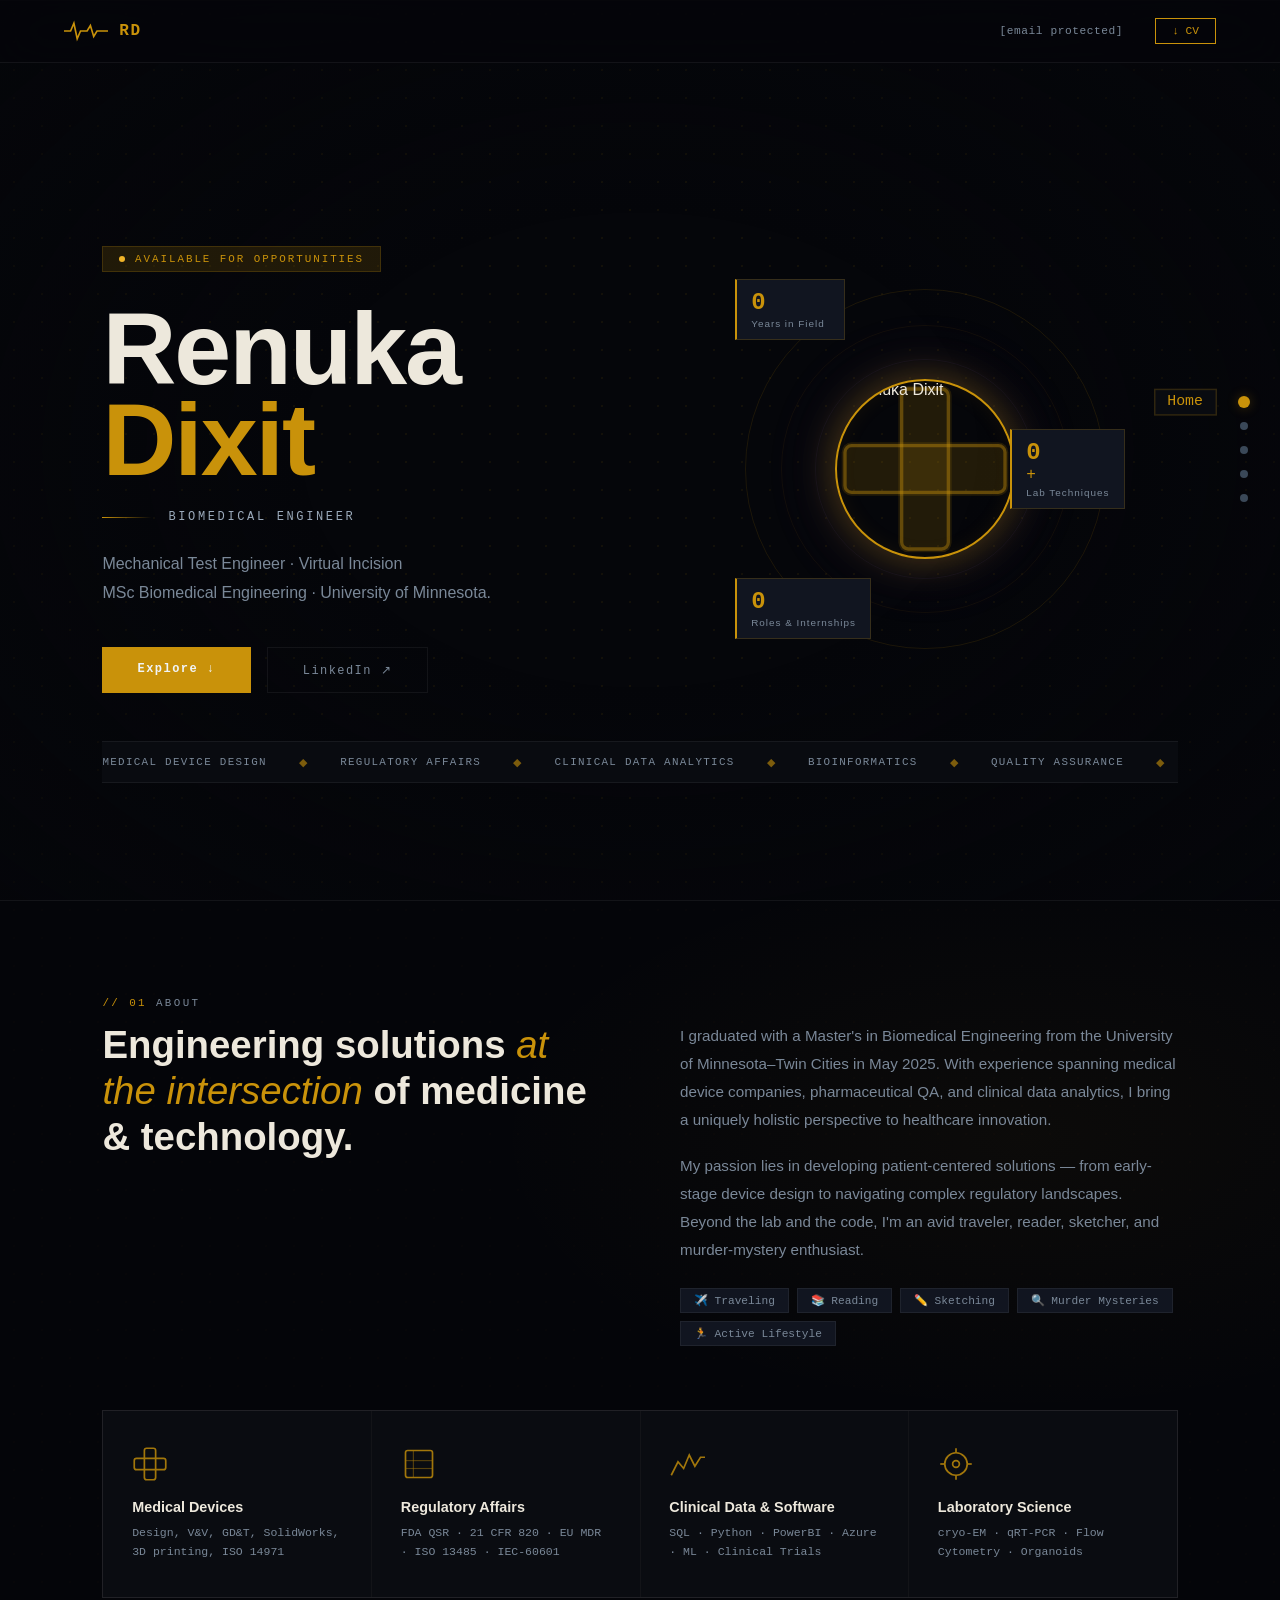
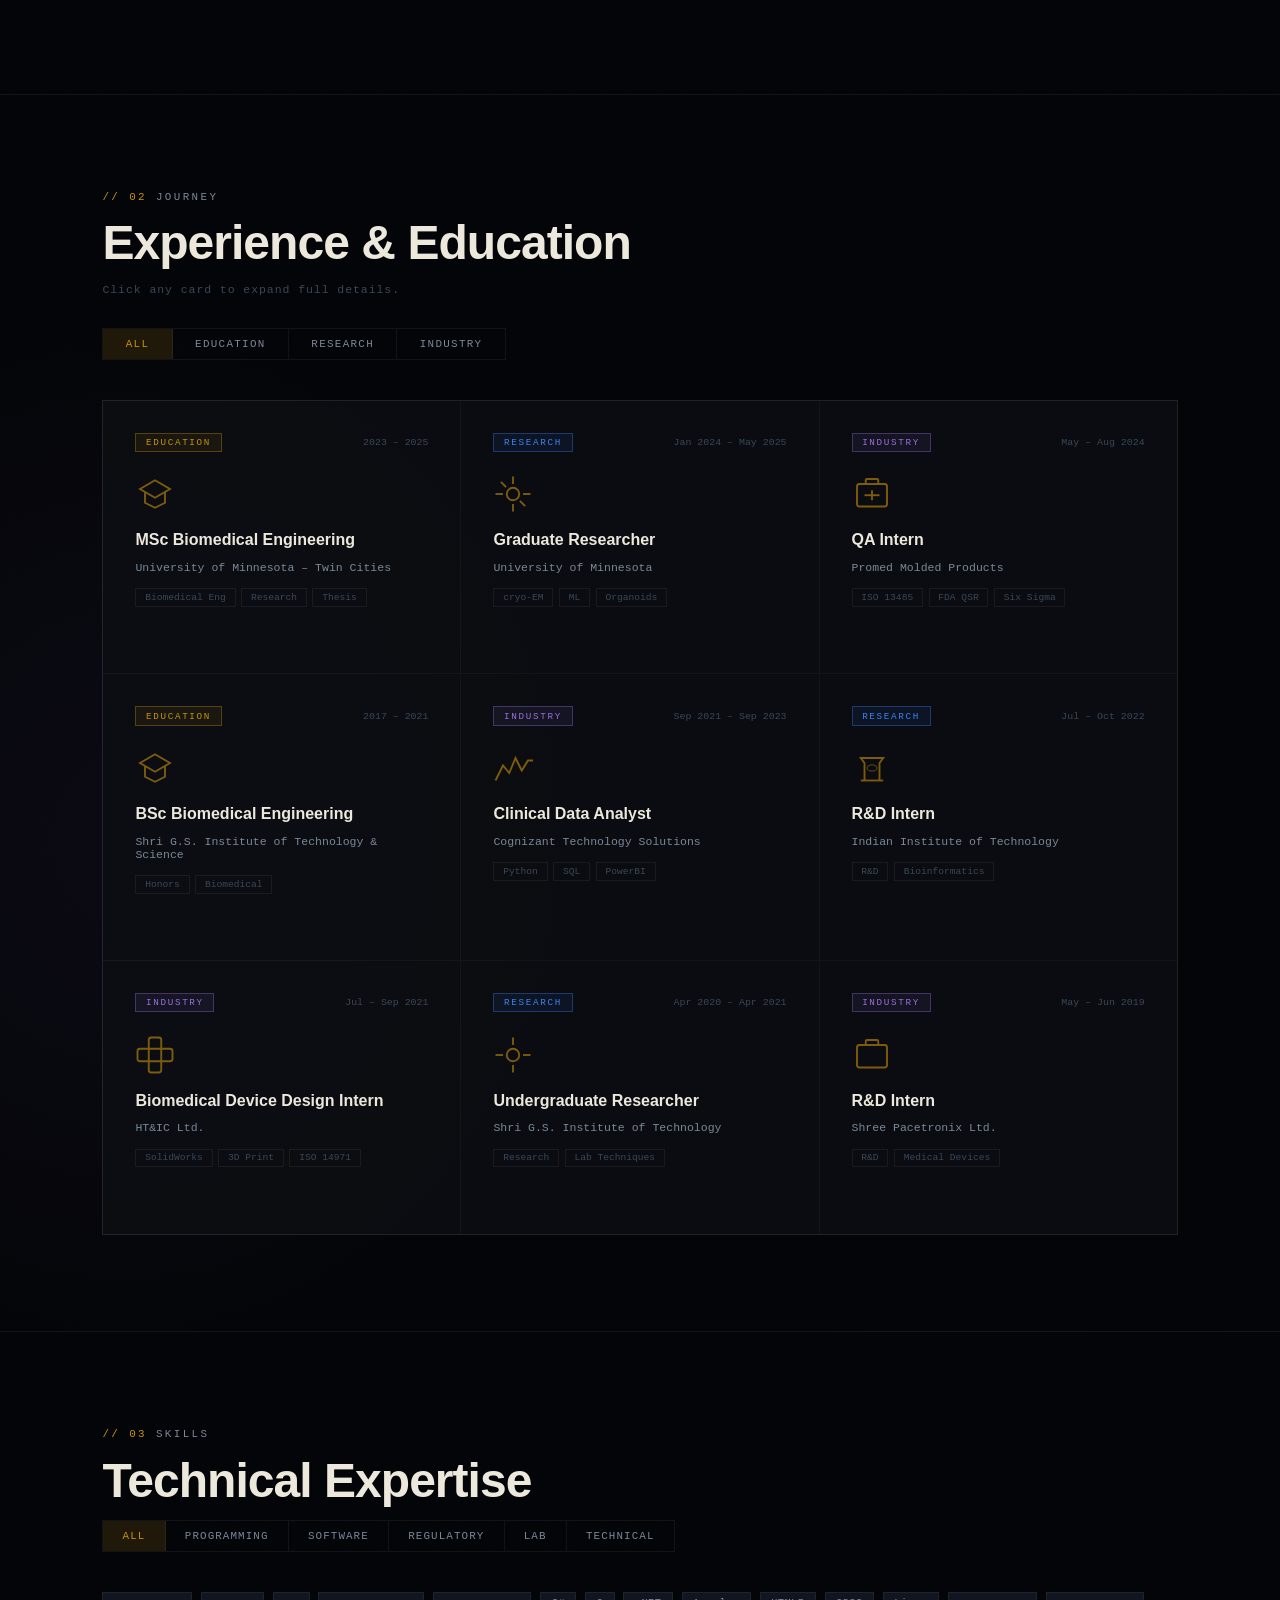
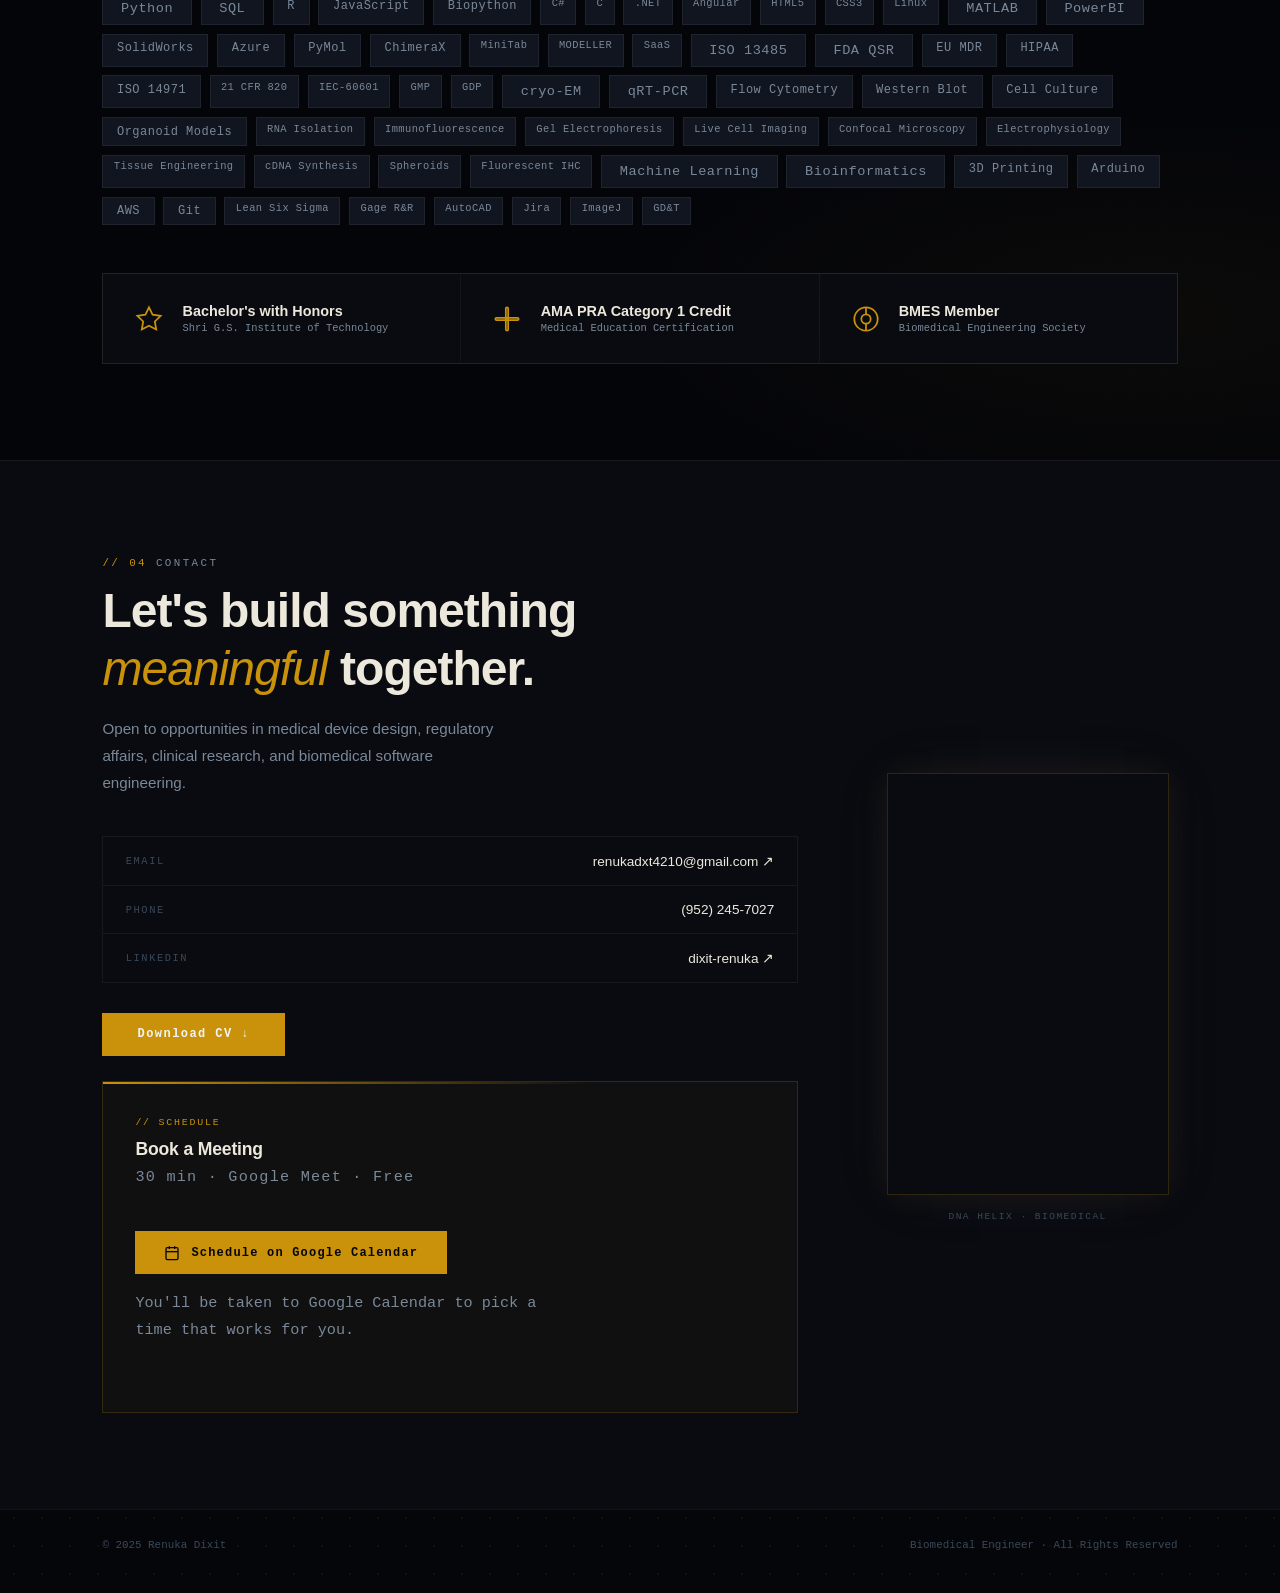
==== commit a75e295f: "Add files via upload" ====
--- a/index (1).html
+++ b/index (1).html
@@ -15,11 +15,6 @@
   <canvas id="bg-canvas"></canvas>
   <div class="bg-vignette"></div>
 
-  <!-- ECG LINE OVERLAY -->
-  <div class="ecg-overlay">
-    <canvas id="ecg-canvas"></canvas>
-  </div>
-
   <!-- NAV -->
   <nav id="navbar">
     <div class="nav-logo">
@@ -29,7 +24,7 @@
       <span>RD</span>
     </div>
     <div class="nav-right">
-      <a href="/cdn-cgi/l/email-protection#7a081f140f111b1e020e4e484b4a3a1d171b131654191517" class="nav-email"><span class="__cf_email__" data-cfemail="ff8d9a918a949e9b878bcbcdcecfbf98929e9693d19c9092">[email&#160;protected]</span></a>
+      <a href="/cdn-cgi/l/email-protection#0173646f746a606579753533303141666c60686d2f626e6c" class="nav-email"><span class="__cf_email__" data-cfemail="0173646f746a606579753533303141666c60686d2f626e6c">[email&#160;protected]</span></a>
       <a href="https://afcafab4-3cb6-44fb-ba33-879c0ff43639.filesusr.com/ugd/ff58a3_3bb0b02b605a4428b6db212402240c0c.pdf" target="_blank" class="nav-cv">↓ CV</a>
     </div>
   </nav>
@@ -60,8 +55,8 @@
           <span class="hero-title-text">Biomedical Engineer</span>
         </div>
         <p class="hero-desc">
-          MSc Biomedical Engineering · University of Minnesota.<br/>
-          Bridging medical device innovation, regulatory science &amp; clinical data analytics.
+          Mechanical Test Engineer · Virtual Incision<br/>
+          MSc Biomedical Engineering · University of Minnesota.
         </p>
         <div class="hero-cta">
           <a href="#about" class="btn-main">Explore ↓</a>
@@ -442,9 +437,9 @@
         <h2>Let's build something <em>meaningful</em> together.</h2>
         <p>Open to opportunities in medical device design, regulatory affairs, clinical research, and biomedical software engineering.</p>
         <div class="contact-links">
-          <a href="/cdn-cgi/l/email-protection#c2b0a7acb7a9a3a6bab6f6f0f3f282a5afa3abaeeca1adaf" class="contact-link">
+          <a href="mailto:renukadxt4210@gmail.com" class="contact-link">
             <span class="cl-type">Email</span>
-            <span class="cl-val"><span class="__cf_email__" data-cfemail="196b7c776c72787d616d2d2b2829597e74787075377a7674">[email&#160;protected]</span> ↗</span>
+            <span class="cl-val">renukadxt4210@gmail.com ↗</span>
           </a>
           <a href="tel:9522457027" class="contact-link">
             <span class="cl-type">Phone</span>
@@ -456,6 +451,24 @@
           </a>
         </div>
         <a href="https://afcafab4-3cb6-44fb-ba33-879c0ff43639.filesusr.com/ugd/ff58a3_3bb0b02b605a4428b6db212402240c0c.pdf" target="_blank" class="btn-main">Download CV ↓</a>
+
+        <!-- SCHEDULE MEETING -->
+        <div class="schedule-block">
+          <div class="schedule-label">
+            <span class="mono" style="color:var(--red);font-size:0.62rem;letter-spacing:0.18em;">// SCHEDULE</span>
+          </div>
+          <h3 class="schedule-title">Book a Meeting</h3>
+          <p class="schedule-sub">30 min · Google Meet · Free</p>
+          <a
+            href="https://calendar.google.com/calendar/appointments/schedules/AcZssZ3k-create-your-schedule-link-here"
+            target="_blank"
+            class="schedule-btn"
+          >
+            <svg width="16" height="16" viewBox="0 0 24 24" fill="none" stroke="currentColor" stroke-width="2"><rect x="3" y="4" width="18" height="18" rx="2"/><line x1="16" y1="2" x2="16" y2="6"/><line x1="8" y1="2" x2="8" y2="6"/><line x1="3" y1="10" x2="21" y2="10"/></svg>
+            Schedule on Google Calendar
+          </a>
+          <p class="schedule-note">You'll be taken to Google Calendar to pick a time that works for you.</p>
+        </div>
       </div>
       <div class="contact-right">
         <div class="helix-wrap">
@@ -692,13 +705,4 @@
         <li>Observed and supported testing of medical device prototypes under engineer supervision</li>
         <li>Prepared documentation and technical notes for ongoing R&D projects</li>
         <li>Gained exposure to medical device manufacturing processes and quality standards</li>
-      </ul>
-    </div>
-    <div class="ep-section"><h5>Skills Developed</h5>
-      <div class="ep-tags"><span>R&amp;D</span><span>Medical Devices</span><span>Cardiac Devices</span><span>Documentation</span></div>
-    </div>
-  </template>
-
-  <script src="script.js"></script>
-</body>
-</html>
+     
--- a/style.css
+++ b/style.css
@@ -0,0 +1,703 @@
+/* ══════════════════════════════════════════════
+   RENUKA DIXIT — BIOMEDICAL PORTFOLIO v3
+   Hybrid Theme: PCB Hardware + Bioluminescence
+   Color: Titanium Gold + Bio Violet on Black
+══════════════════════════════════════════════ */
+
+:root {
+  --bg:       #05060a;
+  --bg2:      #090b10;
+  --bg3:      #0d1018;
+  --surface:  #111520;
+  --surface2: #191e2e;
+
+  /* TITANIUM GOLD — main accent (kept as --red for minimal change cascade) */
+  --red:      #c9920a;
+  --red2:     #f0b429;
+  --red-dim:  rgba(201, 146, 10, 0.14);
+  --red-glow: rgba(201, 146, 10, 0.32);
+
+  /* BIO VIOLET — secondary from bioluminescence */
+  --bio:      #9b6fe0;
+  --bio-dim:  rgba(155, 111, 224, 0.12);
+
+  --steel:    #9baabb;
+  --steel2:   #b8ccd8;
+  --white:    #f0f4f8;
+
+  --border:   rgba(201, 146, 10, 0.2);
+  --border2:  rgba(255,255,255,0.06);
+  --border3:  rgba(255,255,255,0.03);
+
+  /* warm white text — suits gold better than cool white */
+  --text:     #ede8dc;
+  --text2:    #7a8898;
+  --text3:    #3a4858;
+
+  --font-display: 'Syne', sans-serif;
+  --font-mono:    'Space Mono', monospace;
+
+  /* category colors */
+  --c-edu:       #c9920a;
+  --c-research:  #3b82f6;
+  --c-industry:  #9b6fe0;
+}
+
+*, *::before, *::after { box-sizing: border-box; margin: 0; padding: 0; }
+html { scroll-behavior: smooth; font-size: 16px; }
+body {
+  font-family: var(--font-display);
+  background: var(--bg);
+  color: var(--text);
+  overflow-x: hidden;
+  /* PCB dot grid */
+  background-image: radial-gradient(rgba(201,146,10,0.07) 1px, transparent 1px);
+  background-size: 28px 28px;
+}
+a { text-decoration: none; color: inherit; }
+img { max-width: 100%; display: block; }
+::-webkit-scrollbar { width: 3px; }
+::-webkit-scrollbar-track { background: var(--bg); }
+::-webkit-scrollbar-thumb { background: var(--red); }
+
+/* ══ BG CANVAS — bioluminescent neural network ══ */
+#bg-canvas {
+  position: fixed; inset: 0; z-index: 0;
+  pointer-events: none; opacity: 0.72;
+}
+
+/* vignette — darkens edges so network fades into the page naturally */
+#bg-canvas::after {
+  content: ''; position: fixed; inset: 0;
+  background: radial-gradient(ellipse 80% 80% at 50% 50%, transparent 40%, rgba(5,6,10,0.85) 100%);
+  pointer-events: none; z-index: 0;
+}
+
+/* separate vignette div since canvas can't use ::after */
+.bg-vignette {
+  position: fixed; inset: 0; z-index: 0; pointer-events: none;
+  background: radial-gradient(ellipse 75% 75% at 50% 50%, transparent 35%, rgba(5,6,10,0.8) 100%);
+}
+
+/* ══ NAVBAR ══ */
+#navbar {
+  position: fixed; top: 0; left: 0; right: 0; z-index: 100;
+  display: flex; align-items: center; justify-content: space-between;
+  padding: 1.1rem 5vw;
+  background: rgba(5,6,10,0.82);
+  backdrop-filter: blur(22px);
+  border-bottom: 1px solid var(--border2);
+  transition: border-color 0.3s;
+}
+#navbar.scrolled { border-bottom-color: rgba(201,146,10,0.28); }
+.nav-logo {
+  display: flex; align-items: center; gap: 0.7rem;
+  font-family: var(--font-mono); font-size: 1rem;
+  font-weight: 700; color: var(--red);
+  letter-spacing: 0.1em;
+}
+.logo-pulse { width: 44px; height: 22px; color: var(--red); }
+.nav-right { display: flex; align-items: center; gap: 2rem; }
+.nav-email {
+  font-family: var(--font-mono); font-size: 0.7rem;
+  color: var(--text2); letter-spacing: 0.05em;
+  transition: color 0.2s;
+}
+.nav-email:hover { color: var(--red); }
+.nav-cv {
+  font-family: var(--font-mono); font-size: 0.7rem;
+  color: var(--red); border: 1px solid var(--red);
+  padding: 0.4rem 1rem; transition: background 0.2s, box-shadow 0.2s;
+}
+.nav-cv:hover { background: var(--red-dim); box-shadow: 0 0 12px var(--red-glow); }
+
+/* ══ SIDE NAV ══ */
+#side-nav {
+  position: fixed; right: 2rem; top: 50%;
+  transform: translateY(-50%); z-index: 90;
+  display: flex; flex-direction: column; gap: 1rem;
+}
+.dot {
+  width: 8px; height: 8px; border-radius: 50%;
+  background: var(--text3); display: block;
+  transition: background 0.2s, transform 0.2s, box-shadow 0.2s;
+  position: relative;
+}
+.dot::after {
+  content: attr(data-label);
+  position: absolute; right: 1.4rem; top: 50%;
+  transform: translateY(-50%);
+  font-family: var(--font-mono); font-size: 0.62rem;
+  color: var(--red); background: var(--bg2);
+  padding: 0.15rem 0.5rem; border: 1px solid var(--border);
+  white-space: nowrap; opacity: 0; pointer-events: none;
+  transition: opacity 0.2s;
+}
+.dot:hover::after, .dot.active::after { opacity: 1; }
+.dot.active, .dot:hover {
+  background: var(--red); transform: scale(1.5);
+  box-shadow: 0 0 8px var(--red-glow);
+}
+
+/* ══ HERO ══ */
+#hero {
+  min-height: 100vh; display: flex; flex-direction: column;
+  justify-content: center; padding: 8rem 8vw 0;
+  position: relative; z-index: 1;
+}
+.hero-grid {
+  display: grid; grid-template-columns: 1fr 1fr;
+  gap: 4rem; align-items: center; padding-bottom: 3rem;
+}
+.hero-status {
+  display: inline-flex; align-items: center; gap: 0.6rem;
+  font-family: var(--font-mono); font-size: 0.68rem;
+  letter-spacing: 0.18em; text-transform: uppercase; color: var(--red);
+  background: var(--red-dim); border: 1px solid var(--border);
+  padding: 0.4rem 1rem; margin-bottom: 2rem;
+  opacity: 0; animation: fadeUp 0.6s 0.2s forwards;
+}
+.pulse-dot {
+  width: 6px; height: 6px; background: var(--red2);
+  border-radius: 50%; animation: pulse 2s infinite;
+}
+@keyframes pulse {
+  0%,100% { box-shadow: 0 0 0 0 var(--red-glow); }
+  50%      { box-shadow: 0 0 0 6px transparent; }
+}
+.hero-name {
+  font-size: clamp(3.5rem, 8vw, 7.5rem); font-weight: 800;
+  line-height: 0.88; letter-spacing: -0.02em;
+  display: flex; flex-direction: column;
+  opacity: 0; animation: fadeUp 0.7s 0.4s forwards;
+}
+.line-reveal.delay-1 { color: var(--red); }
+.hero-title-wrap {
+  display: flex; align-items: center; gap: 1rem;
+  margin: 1.6rem 0;
+  opacity: 0; animation: fadeUp 0.7s 0.6s forwards;
+}
+.hero-title-line {
+  width: 50px; height: 1px;
+  background: linear-gradient(to right, var(--red), transparent);
+}
+.hero-title-text {
+  font-family: var(--font-mono); font-size: 0.75rem;
+  letter-spacing: 0.22em; text-transform: uppercase; color: var(--steel);
+}
+.hero-desc {
+  font-size: 1rem; line-height: 1.8; color: var(--text2);
+  max-width: 44ch; font-weight: 400;
+  opacity: 0; animation: fadeUp 0.7s 0.8s forwards;
+}
+.hero-cta {
+  display: flex; gap: 1rem; margin-top: 2.5rem; flex-wrap: wrap;
+  opacity: 0; animation: fadeUp 0.7s 1s forwards;
+}
+.btn-main {
+  font-family: var(--font-mono); font-size: 0.75rem;
+  padding: 0.9rem 2.2rem; background: var(--red); color: var(--white);
+  letter-spacing: 0.12em; font-weight: 700;
+  transition: box-shadow 0.2s, transform 0.2s;
+}
+.btn-main:hover { box-shadow: 0 0 28px var(--red-glow); transform: translateY(-2px); }
+.btn-ghost {
+  font-family: var(--font-mono); font-size: 0.75rem;
+  padding: 0.9rem 2.2rem; border: 1px solid var(--border2);
+  color: var(--text2); letter-spacing: 0.12em;
+  transition: border-color 0.2s, color 0.2s;
+}
+.btn-ghost:hover { border-color: var(--red); color: var(--red); }
+
+/* HERO RIGHT */
+.hero-portrait-wrap {
+  position: relative; width: 320px; height: 380px;
+  margin: 0 auto;
+  opacity: 0; animation: fadeIn 1s 0.8s forwards;
+}
+.portrait-rings { position: absolute; inset: 0; display: flex; align-items: center; justify-content: center; }
+.ring { position: absolute; border-radius: 50%; border: 1px solid; animation: spin linear infinite; }
+.r1 { width: 360px; height: 360px; border-color: rgba(201,146,10,0.12); animation-duration: 22s; }
+.r2 { width: 288px; height: 288px; border-color: rgba(201,146,10,0.07); animation-duration: 16s; animation-direction: reverse; }
+.r3 { width: 220px; height: 220px; border-color: rgba(155,111,224,0.06); animation-duration: 32s; }
+@keyframes spin { from { transform: rotate(0); } to { transform: rotate(360deg); } }
+
+.med-cross {
+  position: absolute; top: 50%; left: 50%;
+  transform: translate(-50%, -50%);
+  width: 200px; height: 200px;
+  color: var(--red);
+  pointer-events: none;
+}
+.portrait-img {
+  position: absolute; top: 50%; left: 50%;
+  transform: translate(-50%,-50%);
+  width: 180px; height: 180px; border-radius: 50%;
+  overflow: hidden;
+  border: 2px solid var(--red);
+  box-shadow: 0 0 40px rgba(201,146,10,0.35), 0 0 80px rgba(155,111,224,0.12), inset 0 0 20px rgba(201,146,10,0.08);
+}
+.portrait-img img { width: 100%; height: 100%; object-fit: cover; object-position: top center; }
+
+.stat-card {
+  position: absolute; background: var(--surface);
+  border: 1px solid var(--border); padding: 0.65rem 0.9rem;
+  border-left: 2px solid var(--red);
+  min-width: 110px;
+}
+.sc1 { top: 0px;   left: -30px; }
+.sc2 { bottom: 20px; left: -30px; }
+.sc3 { top: 50%;   right: -40px; transform: translateY(-50%); }
+@keyframes float { 0%,100% { transform: translateY(0); } 50% { transform: translateY(-8px); } }
+.sc-num {
+  display: block; font-family: var(--font-mono);
+  font-size: 1.5rem; font-weight: 700; color: var(--red); line-height: 1;
+}
+.sc-plus { font-family: var(--font-mono); font-size: 1rem; color: var(--red); }
+.sc-label { display: block; font-size: 0.62rem; color: var(--text2); letter-spacing: 0.1em; margin-top: 0.2rem; }
+
+/* MARQUEE */
+.marquee-wrap {
+  overflow: hidden; border-top: 1px solid var(--border2);
+  border-bottom: 1px solid var(--border2);
+  padding: 0.85rem 0; background: var(--bg2); position: relative; z-index: 1;
+}
+.marquee-track {
+  display: flex; gap: 2rem; white-space: nowrap;
+  animation: marquee 28s linear infinite;
+}
+@keyframes marquee { from { transform: translateX(0); } to { transform: translateX(-50%); } }
+.marquee-track span { font-family: var(--font-mono); font-size: 0.68rem; letter-spacing: 0.12em; text-transform: uppercase; color: var(--text2); }
+.marquee-track .sep { color: var(--red); opacity: 0.6; }
+
+/* ══ SECTIONS ══ */
+section {
+  padding: 6rem 8vw; position: relative;
+  z-index: 1; border-top: 1px solid var(--border2);
+}
+
+/* ══ BIOLUMINESCENCE — per-section ambient glow ══ */
+#about   { background: radial-gradient(ellipse 60% 50% at 80% 30%, rgba(201,146,10,0.04) 0%, transparent 70%), rgba(5,6,10,0.82); }
+#journey { background: radial-gradient(ellipse 50% 60% at 10% 60%, rgba(155,111,224,0.05) 0%, transparent 70%), rgba(5,6,10,0.82); }
+#skills  { background: radial-gradient(ellipse 60% 40% at 90% 80%, rgba(201,146,10,0.04) 0%, transparent 70%), rgba(5,6,10,0.82); }
+#contact { background: rgba(9,11,16,0.88); }
+.section-header { margin-bottom: 0.8rem; }
+.sh-label {
+  font-family: var(--font-mono); font-size: 0.68rem;
+  letter-spacing: 0.22em; text-transform: uppercase; color: var(--text2);
+}
+.sh-label .mono { color: var(--red); }
+.section-title {
+  font-size: clamp(2rem, 4vw, 3rem); font-weight: 800;
+  color: var(--text); margin: 0.5rem 0 0.8rem; letter-spacing: -0.02em;
+}
+.section-sub {
+  font-family: var(--font-mono); font-size: 0.72rem;
+  color: var(--text3); letter-spacing: 0.08em;
+  margin-bottom: 2rem;
+}
+
+/* ══ ABOUT ══ */
+.about-layout {
+  display: grid; grid-template-columns: 1fr 1fr;
+  gap: 5rem; margin-bottom: 4rem;
+}
+.about-headline h2 {
+  font-size: clamp(1.7rem, 3vw, 2.6rem); font-weight: 800;
+  color: var(--text); line-height: 1.2;
+}
+.about-headline h2 em { font-style: italic; color: var(--red); font-weight: 400; }
+.about-body p {
+  font-size: 0.95rem; line-height: 1.85; color: var(--text2);
+  margin-bottom: 1.1rem; font-weight: 400;
+}
+.about-chips { display: flex; flex-wrap: wrap; gap: 0.5rem; margin-top: 1.5rem; }
+.about-chips span {
+  font-family: var(--font-mono); font-size: 0.7rem;
+  padding: 0.3rem 0.8rem; background: var(--surface);
+  border: 1px solid var(--border2); color: var(--text2);
+  transition: border-color 0.2s, color 0.2s;
+}
+.about-chips span:hover { border-color: var(--red); color: var(--red); }
+
+/* DOMAIN CARDS */
+.domain-cards {
+  display: grid; grid-template-columns: repeat(4,1fr);
+  gap: 1px; background: var(--border2); border: 1px solid var(--border2);
+}
+.domain-card {
+  background: rgba(9,11,16,0.82); padding: 2.2rem 1.8rem;
+  transition: background 0.3s; cursor: default; position: relative; overflow: hidden;
+}
+.domain-card::after {
+  content: ''; position: absolute; top: 0; left: 0; right: 0;
+  height: 2px; background: var(--red);
+  transform: scaleX(0); transition: transform 0.3s;
+}
+.domain-card:hover::after { transform: scaleX(1); }
+.domain-card:hover { background: var(--surface); }
+.dc-icon-wrap {
+  width: 36px; height: 36px; margin-bottom: 1.1rem;
+  color: var(--red); opacity: 0.8;
+}
+.dc-icon-wrap svg { width: 100%; height: 100%; }
+.domain-card h3 { font-size: 0.9rem; font-weight: 700; color: var(--text); margin-bottom: 0.5rem; }
+.domain-card p { font-family: var(--font-mono); font-size: 0.72rem; color: var(--text2); line-height: 1.65; }
+
+/* ══ JOURNEY — CARD GRID ══ */
+.tl-toggle {
+  display: flex; border: 1px solid var(--border2); width: fit-content;
+  margin-bottom: 2.5rem;
+}
+.tl-btn {
+  font-family: var(--font-mono); font-size: 0.68rem;
+  letter-spacing: 0.12em; text-transform: uppercase;
+  padding: 0.55rem 1.4rem; background: none; border: none;
+  border-right: 1px solid var(--border2); color: var(--text2);
+  cursor: pointer; transition: background 0.2s, color 0.2s;
+}
+.tl-btn:last-child { border-right: none; }
+.tl-btn.active, .tl-btn:hover { background: var(--red-dim); color: var(--red); }
+
+.cards-grid {
+  display: grid;
+  grid-template-columns: repeat(3, 1fr);
+  gap: 1px;
+  background: var(--border2);
+  border: 1px solid var(--border2);
+}
+
+.exp-card {
+  background: rgba(9,11,16,0.82);
+  padding: 2rem;
+  cursor: pointer;
+  position: relative;
+  overflow: hidden;
+  transition: background 0.25s;
+  display: flex;
+  flex-direction: column;
+  gap: 0.6rem;
+}
+.exp-card::before {
+  content: '';
+  position: absolute;
+  left: 0; top: 0; bottom: 0;
+  width: 2px;
+  background: var(--red);
+  transform: scaleY(0);
+  transform-origin: bottom;
+  transition: transform 0.3s;
+}
+.exp-card:hover::before { transform: scaleY(1); }
+.exp-card:hover { background: var(--surface); }
+.exp-card.hidden { display: none; }
+
+/* PCB corner bracket — top right, appears on hover */
+.exp-card::after {
+  content: '';
+  position: absolute;
+  top: 7px; right: 7px;
+  width: 12px; height: 12px;
+  border-top: 1.5px solid var(--red);
+  border-right: 1.5px solid var(--red);
+  opacity: 0;
+  transition: opacity 0.25s;
+}
+.exp-card:hover::after { opacity: 1; }
+
+.ec-header {
+  display: flex; align-items: center; justify-content: space-between;
+  margin-bottom: 0.4rem;
+}
+.ec-type {
+  font-family: var(--font-mono); font-size: 0.58rem;
+  letter-spacing: 0.18em; text-transform: uppercase;
+  padding: 0.2rem 0.6rem; border: 1px solid;
+}
+.ec-type.edu      { color: var(--c-edu);      border-color: rgba(201,146,10,0.35);  background: rgba(201,146,10,0.08); }
+.ec-type.research { color: var(--c-research);  border-color: rgba(59,130,246,0.35); background: rgba(59,130,246,0.08); }
+.ec-type.industry { color: var(--c-industry);  border-color: rgba(155,111,224,0.35); background: rgba(155,111,224,0.08); }
+.ec-year { font-family: var(--font-mono); font-size: 0.62rem; color: var(--text3); }
+
+.ec-icon-ring {
+  width: 40px; height: 40px; color: var(--red);
+  opacity: 0.6; margin: 0.4rem 0;
+}
+.ec-icon-ring svg { width: 100%; height: 100%; }
+
+.exp-card h3 { font-size: 1rem; font-weight: 700; color: var(--text); line-height: 1.3; }
+.ec-org { font-family: var(--font-mono); font-size: 0.72rem; color: var(--text2); }
+
+.ec-tags {
+  display: flex; flex-wrap: wrap; gap: 0.35rem; margin-top: 0.3rem;
+}
+.ec-tags span {
+  font-family: var(--font-mono); font-size: 0.6rem;
+  padding: 0.18rem 0.55rem; border: 1px solid var(--border2); color: var(--text3);
+}
+
+.ec-expand-hint {
+  font-family: var(--font-mono); font-size: 0.62rem;
+  color: var(--red); opacity: 0;
+  margin-top: auto; padding-top: 0.8rem;
+  letter-spacing: 0.1em;
+  transition: opacity 0.2s;
+}
+.exp-card:hover .ec-expand-hint { opacity: 1; }
+
+/* ══ SKILLS ══ */
+.skill-filter {
+  display: flex; border: 1px solid var(--border2);
+  width: fit-content; flex-wrap: wrap; margin-bottom: 2.5rem;
+}
+.sf-btn {
+  font-family: var(--font-mono); font-size: 0.68rem;
+  letter-spacing: 0.1em; text-transform: uppercase;
+  padding: 0.55rem 1.2rem; background: none; border: none;
+  border-right: 1px solid var(--border2); color: var(--text2);
+  cursor: pointer; transition: background 0.2s, color 0.2s;
+}
+.sf-btn:last-child { border-right: none; }
+.sf-btn.active, .sf-btn:hover { background: var(--red-dim); color: var(--red); }
+
+.skills-cloud { display: flex; flex-wrap: wrap; gap: 0.55rem; margin-bottom: 3rem; }
+.sk {
+  font-family: var(--font-mono); border: 1px solid var(--border2);
+  background: var(--surface); color: var(--text2);
+  cursor: default; transition: all 0.2s; letter-spacing: 0.04em;
+}
+.sk.large  { font-size: 0.85rem; padding: 0.5rem 1.1rem; }
+.sk.medium { font-size: 0.75rem; padding: 0.4rem 0.85rem; }
+.sk.small  { font-size: 0.65rem; padding: 0.28rem 0.65rem; }
+.sk:hover  { border-color: var(--red); color: var(--red); background: var(--red-dim); }
+.sk.hidden { display: none; }
+.sk.active-cat.programming { border-color: var(--red);     color: var(--red); }
+.sk.active-cat.software    { border-color: #3b82f6;        color: #3b82f6; }
+.sk.active-cat.regulatory  { border-color: #f59e0b;        color: #f59e0b; }
+.sk.active-cat.lab         { border-color: #84cc16;        color: #84cc16; }
+.sk.active-cat.technical   { border-color: #a78bfa;        color: #a78bfa; }
+
+.certs-row {
+  display: grid; grid-template-columns: repeat(3,1fr);
+  gap: 1px; background: var(--border2); border: 1px solid var(--border2);
+}
+.cert-item {
+  display: flex; align-items: center; gap: 1.2rem;
+  padding: 1.8rem 2rem; background: var(--bg2);
+  transition: background 0.2s;
+}
+.cert-item:hover { background: var(--surface); }
+.cert-icon-wrap {
+  width: 28px; height: 28px; flex-shrink: 0;
+  color: var(--red);
+}
+.cert-icon-wrap svg { width: 100%; height: 100%; }
+.cert-title { font-size: 0.9rem; font-weight: 700; color: var(--text); margin-bottom: 0.2rem; }
+.cert-sub { font-family: var(--font-mono); font-size: 0.65rem; color: var(--text2); }
+
+/* ══ CONTACT ══ */
+#contact { background: var(--bg2); }
+.contact-layout { display: grid; grid-template-columns: 1fr 300px; gap: 5rem; align-items: center; }
+.contact-left h2 { font-size: clamp(2rem,4vw,3rem); font-weight: 800; color: var(--text); line-height: 1.2; margin-bottom: 1.2rem; letter-spacing: -0.02em; }
+.contact-left h2 em { color: var(--red); font-style: italic; font-weight: 400; }
+.contact-left p { font-size: 0.95rem; color: var(--text2); line-height: 1.75; margin-bottom: 2.5rem; max-width: 48ch; }
+.contact-links { display: flex; flex-direction: column; border: 1px solid var(--border2); margin-bottom: 2.5rem; }
+.contact-link {
+  display: flex; align-items: center; justify-content: space-between;
+  padding: 1rem 1.4rem; border-bottom: 1px solid var(--border2); transition: background 0.2s;
+}
+.contact-link:last-child { border-bottom: none; }
+.contact-link:hover { background: var(--surface); }
+.cl-type { font-family: var(--font-mono); font-size: 0.65rem; letter-spacing: 0.15em; text-transform: uppercase; color: var(--text3); min-width: 68px; }
+.cl-val { font-size: 0.85rem; color: var(--text); transition: color 0.2s; }
+.contact-link:hover .cl-val { color: var(--red); }
+.contact-right { display: flex; align-items: center; justify-content: center; }
+.helix-wrap { display: flex; flex-direction: column; align-items: center; gap: 1rem; }
+#helix-canvas {
+  border: 1px solid rgba(201,146,10,0.2);
+  box-shadow: 0 0 30px rgba(201,146,10,0.08), 0 0 60px rgba(155,111,224,0.06);
+}
+.helix-label { font-family: var(--font-mono); font-size: 0.6rem; letter-spacing: 0.15em; text-transform: uppercase; color: var(--text3); }
+
+/* ══ SCHEDULE BLOCK ══ */
+.schedule-block {
+  margin-top: 2.5rem;
+  border: 1px solid var(--border);
+  padding: 1.8rem 2rem;
+  position: relative;
+  background: rgba(201,146,10,0.03);
+}
+.schedule-block::before {
+  content: '';
+  position: absolute; top: 0; left: 0; right: 0;
+  height: 2px;
+  background: linear-gradient(to right, var(--red), transparent 70%);
+}
+.schedule-label { margin-bottom: 0.6rem; }
+.schedule-title {
+  font-size: 1.1rem; font-weight: 800;
+  color: var(--text); margin-bottom: 0.3rem;
+  letter-spacing: -0.01em;
+}
+.schedule-sub {
+  font-family: var(--font-mono); font-size: 0.68rem;
+  color: var(--text3); letter-spacing: 0.08em;
+  margin-bottom: 1.4rem;
+}
+.schedule-btn {
+  display: inline-flex; align-items: center; gap: 0.7rem;
+  font-family: var(--font-mono); font-size: 0.75rem;
+  letter-spacing: 0.1em; font-weight: 700;
+  color: var(--bg); background: var(--red);
+  padding: 0.85rem 1.8rem;
+  transition: box-shadow 0.2s, transform 0.2s;
+  text-decoration: none;
+}
+.schedule-btn:hover {
+  box-shadow: 0 0 24px var(--red-glow);
+  transform: translateY(-2px);
+}
+.schedule-note {
+  font-family: var(--font-mono); font-size: 0.62rem;
+  color: var(--text3); margin-top: 1rem; line-height: 1.6;
+}
+
+/* ══ FOOTER ══ */
+footer {
+  border-top: 1px solid var(--border2); padding: 1.8rem 8vw;
+  position: relative; z-index: 1;
+}
+.footer-inner {
+  display: flex; justify-content: space-between; align-items: center;
+  font-family: var(--font-mono); font-size: 0.68rem; color: var(--text3);
+}
+.mono { font-family: var(--font-mono); }
+
+/* ══ EXPANDABLE PANEL ══ */
+.ep-overlay {
+  position: fixed; inset: 0; z-index: 200;
+  background: rgba(3,4,6,0.7);
+  backdrop-filter: blur(8px);
+  opacity: 0; pointer-events: none;
+  transition: opacity 0.35s;
+  display: flex; align-items: stretch; justify-content: flex-end;
+}
+.ep-overlay.open { opacity: 1; pointer-events: all; }
+
+.ep-panel {
+  width: min(680px, 95vw);
+  height: 100%;
+  background: var(--bg2);
+  border-left: 1px solid var(--border);
+  overflow-y: auto;
+  position: relative;
+  transform: translateX(100%);
+  transition: transform 0.4s cubic-bezier(0.16,1,0.3,1);
+  scrollbar-width: thin; scrollbar-color: var(--red) var(--bg2);
+}
+.ep-overlay.open .ep-panel { transform: translateX(0); }
+
+/* top red scan line */
+.ep-panel::before {
+  content: ''; position: sticky; top: 0; left: 0; right: 0;
+  height: 2px; display: block;
+  background: linear-gradient(to right, var(--red), transparent 60%);
+  z-index: 10;
+}
+
+.ep-close {
+  position: sticky; top: 1.2rem; float: right;
+  margin: 1.2rem 1.5rem 0 0;
+  font-family: var(--font-mono); font-size: 0.68rem; letter-spacing: 0.1em;
+  background: var(--surface); border: 1px solid var(--border2);
+  color: var(--text2); padding: 0.45rem 1rem; cursor: pointer;
+  transition: background 0.2s, color 0.2s, border-color 0.2s;
+  z-index: 10;
+}
+.ep-close:hover { background: var(--red); color: var(--white); border-color: var(--red); }
+
+.ep-content {
+  padding: 2rem 2.5rem 3.5rem; clear: both;
+}
+
+/* Panel inner styles */
+.ep-badge {
+  display: inline-block; font-family: var(--font-mono);
+  font-size: 0.6rem; letter-spacing: 0.18em; text-transform: uppercase;
+  padding: 0.22rem 0.7rem; margin-bottom: 1.2rem; border: 1px solid;
+}
+.ep-badge.edu      { color: var(--c-edu);     border-color: rgba(201,146,10,0.4);  background: rgba(201,146,10,0.1); }
+.ep-badge.research { color: var(--c-research); border-color: rgba(59,130,246,0.4); background: rgba(59,130,246,0.1); }
+.ep-badge.industry { color: var(--c-industry); border-color: rgba(155,111,224,0.4); background: rgba(155,111,224,0.1); }
+
+.ep-meta {
+  display: flex; gap: 1.5rem; flex-wrap: wrap; margin-bottom: 1.4rem;
+}
+.ep-meta span { font-family: var(--font-mono); font-size: 0.7rem; color: var(--text2); }
+
+.ep-content h2 {
+  font-size: clamp(1.6rem,3vw,2.2rem); font-weight: 800;
+  color: var(--text); letter-spacing: -0.02em; line-height: 1.1; margin-bottom: 0.2rem;
+}
+.ep-content h2 em { font-style: italic; color: var(--red); font-weight: 400; }
+
+.ep-divider { height: 1px; background: var(--border2); margin: 1.8rem 0; }
+
+.ep-section { margin-bottom: 2rem; }
+.ep-section h5 {
+  font-family: var(--font-mono); font-size: 0.65rem;
+  letter-spacing: 0.2em; text-transform: uppercase; color: var(--red);
+  margin-bottom: 0.9rem; padding-bottom: 0.4rem;
+  border-bottom: 1px solid var(--border2);
+}
+.ep-section p { font-size: 0.9rem; line-height: 1.8; color: var(--text2); }
+.ep-section ul { list-style: none; display: flex; flex-direction: column; gap: 0.65rem; }
+.ep-section ul li {
+  font-size: 0.88rem; color: var(--text2); line-height: 1.65;
+  padding-left: 1.2rem; position: relative;
+}
+.ep-section ul li::before { content: '▸'; position: absolute; left: 0; color: var(--red); font-size: 0.65rem; top: 0.18rem; }
+
+.ep-tags { display: flex; flex-wrap: wrap; gap: 0.45rem; }
+.ep-tags span {
+  font-family: var(--font-mono); font-size: 0.65rem;
+  padding: 0.28rem 0.7rem; background: var(--surface);
+  border: 1px solid var(--border2); color: var(--text2);
+  transition: border-color 0.2s, color 0.2s;
+}
+.ep-tags span:hover { border-color: var(--red); color: var(--red); }
+
+/* ══ ANIMATIONS ══ */
+@keyframes fadeUp {
+  from { opacity: 0; transform: translateY(28px); }
+  to   { opacity: 1; transform: translateY(0); }
+}
+@keyframes fadeIn {
+  from { opacity: 0; } to { opacity: 1; }
+}
+.reveal {
+  opacity: 0; transform: translateY(20px);
+  transition: opacity 0.65s, transform 0.65s;
+}
+.reveal.visible { opacity: 1; transform: translateY(0); }
+
+/* ══ RESPONSIVE ══ */
+@media (max-width: 1100px) {
+  .domain-cards { grid-template-columns: repeat(2,1fr); }
+  .cards-grid { grid-template-columns: repeat(2,1fr); }
+}
+@media (max-width: 900px) {
+  .hero-grid { grid-template-columns: 1fr; }
+  .hero-right { display: none; }
+  .about-layout { grid-template-columns: 1fr; gap: 2.5rem; }
+  .contact-layout { grid-template-columns: 1fr; }
+  .certs-row { grid-template-columns: 1fr; }
+  #side-nav { display: none; }
+}
+@media (max-width: 640px) {
+  section { padding: 4rem 5vw; }
+  .cards-grid { grid-template-columns: 1fr; }
+  .domain-cards { grid-template-columns: 1fr; }
+  .nav-email { display: none; }
+  .ep-content { padding: 1.5rem 1.5rem 3rem; }
+}
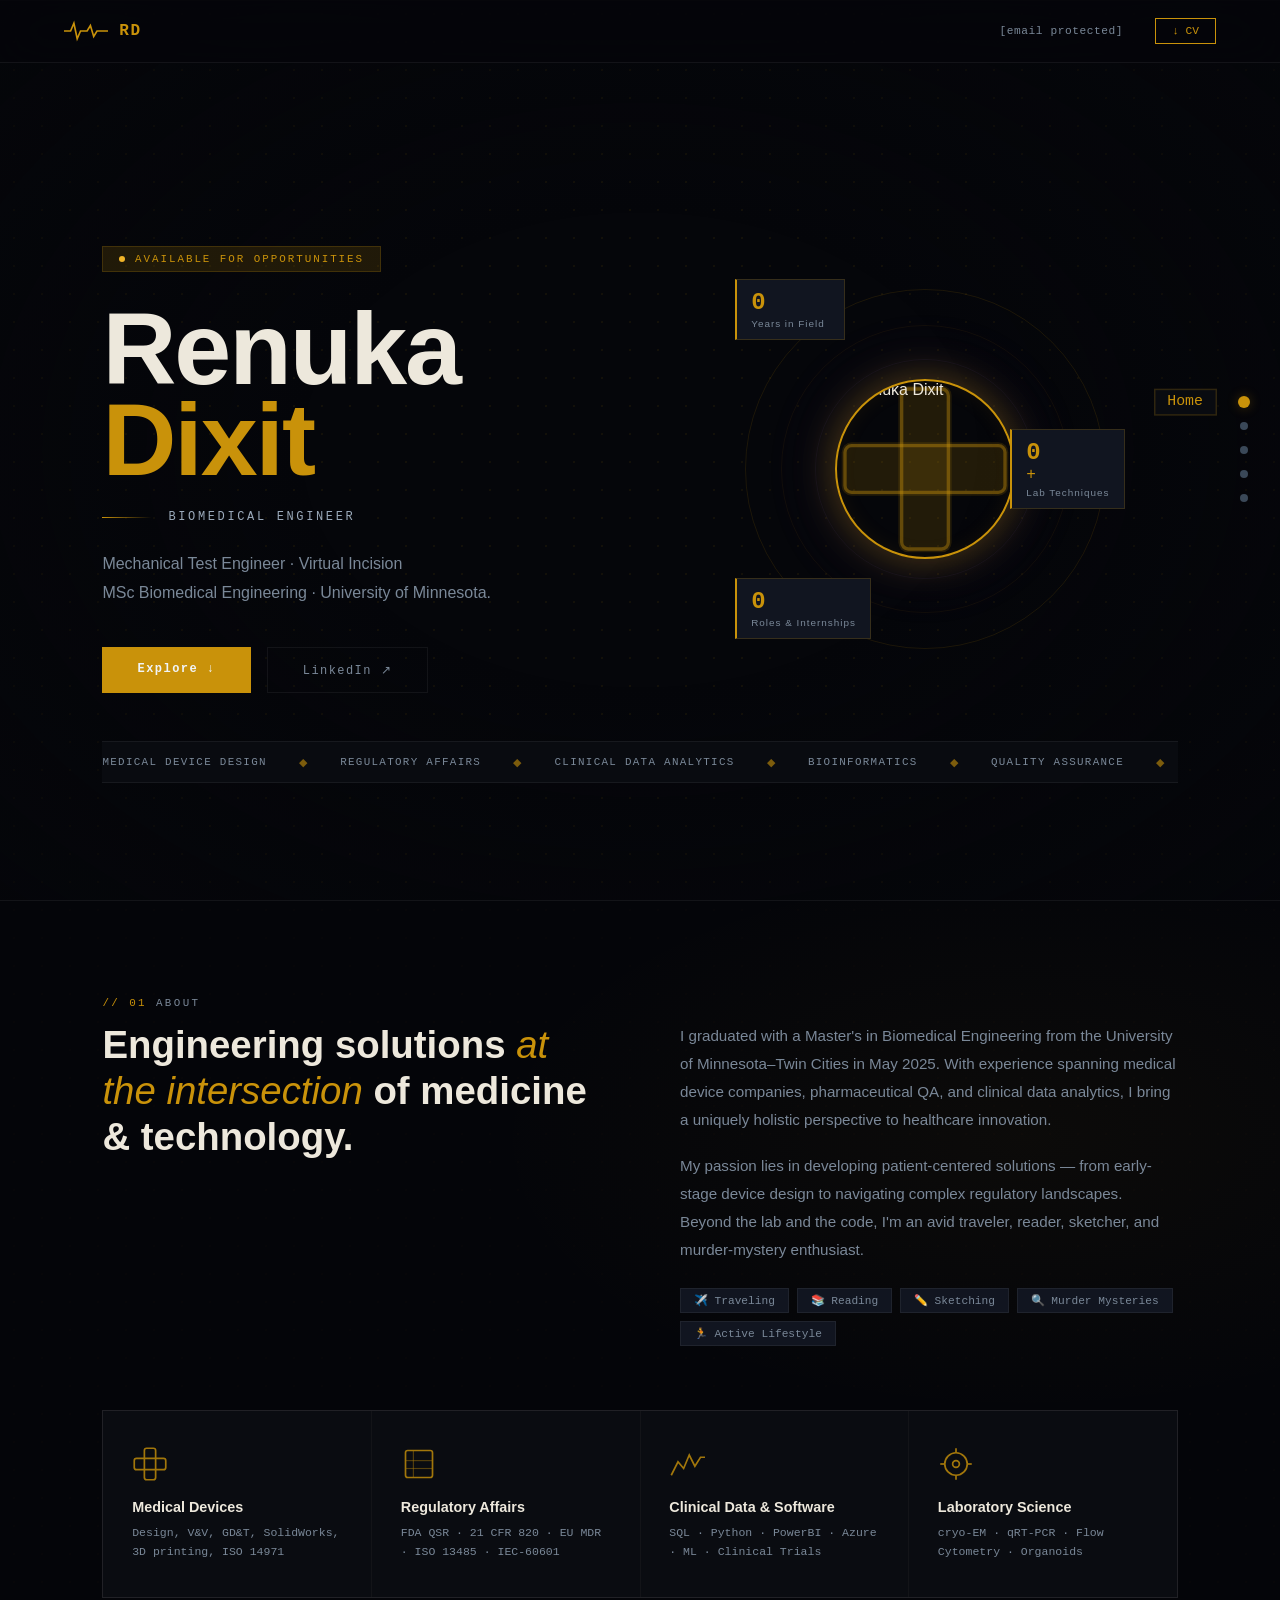
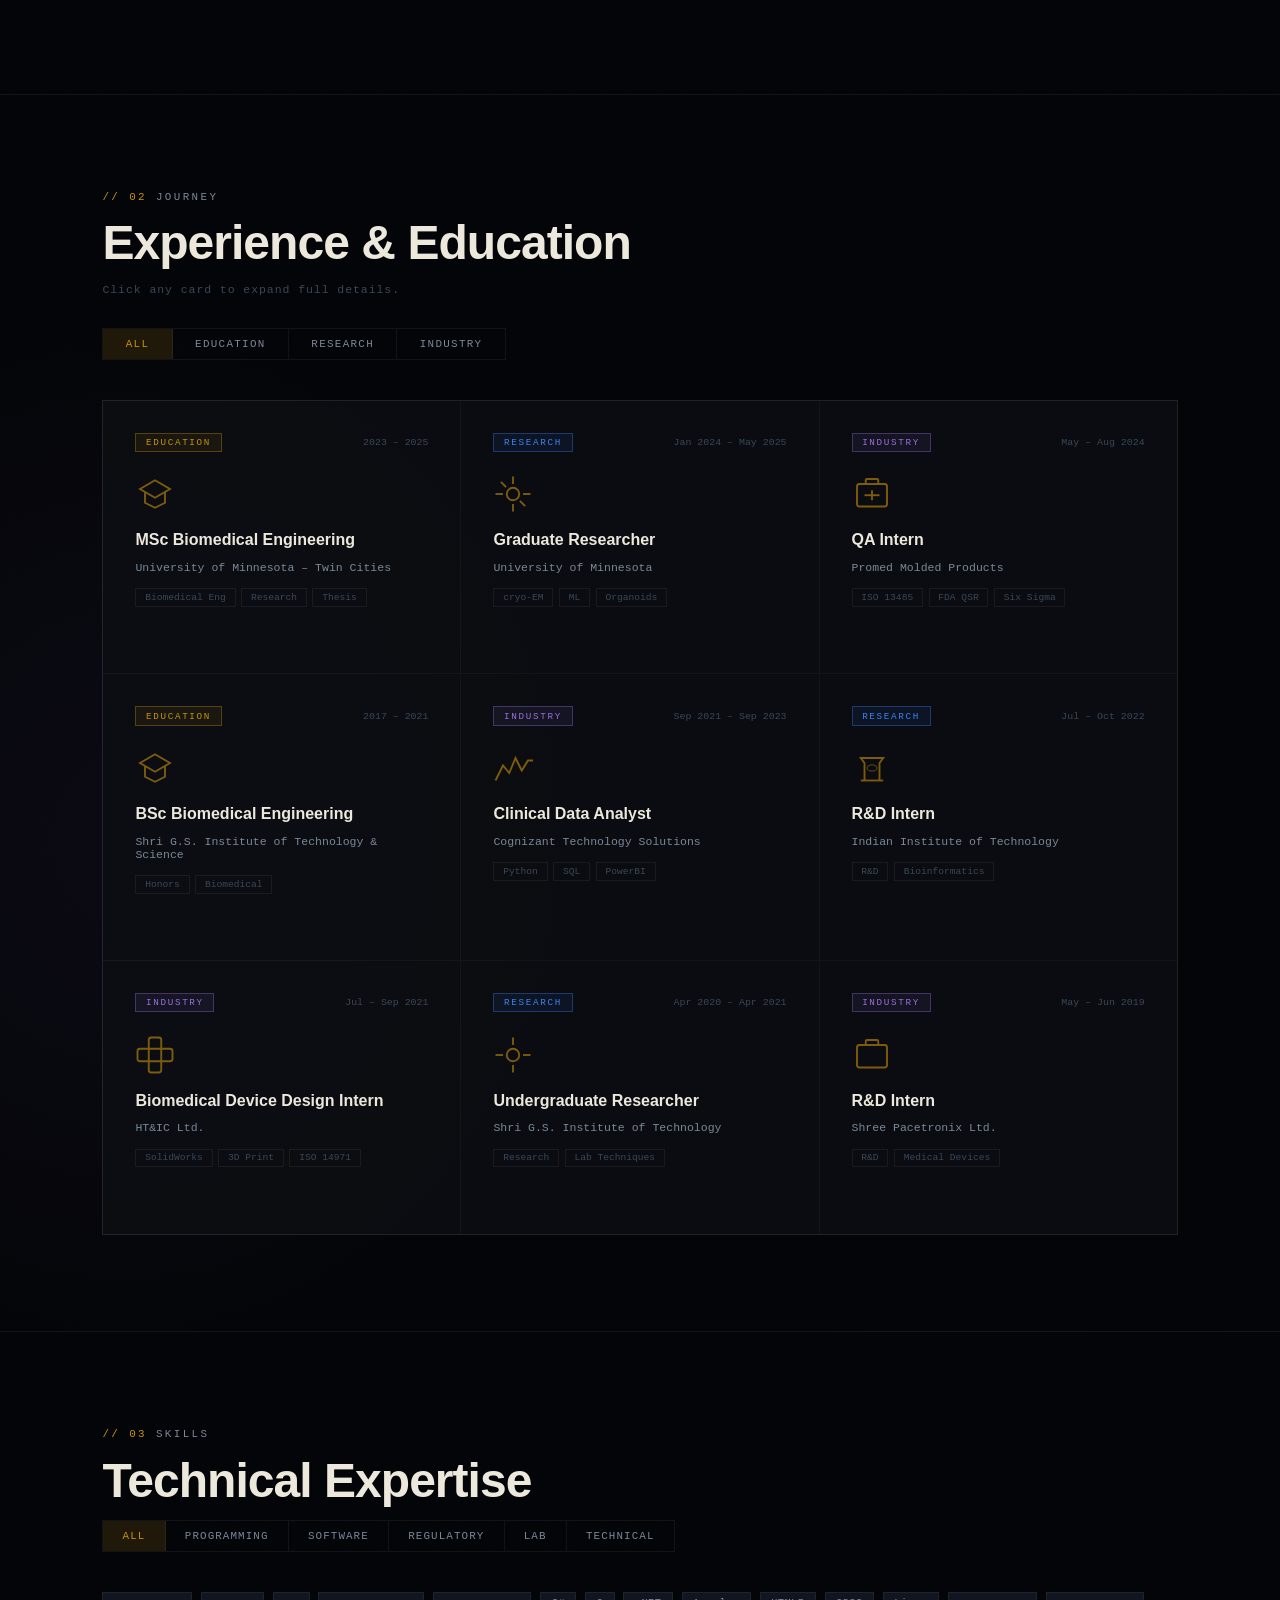
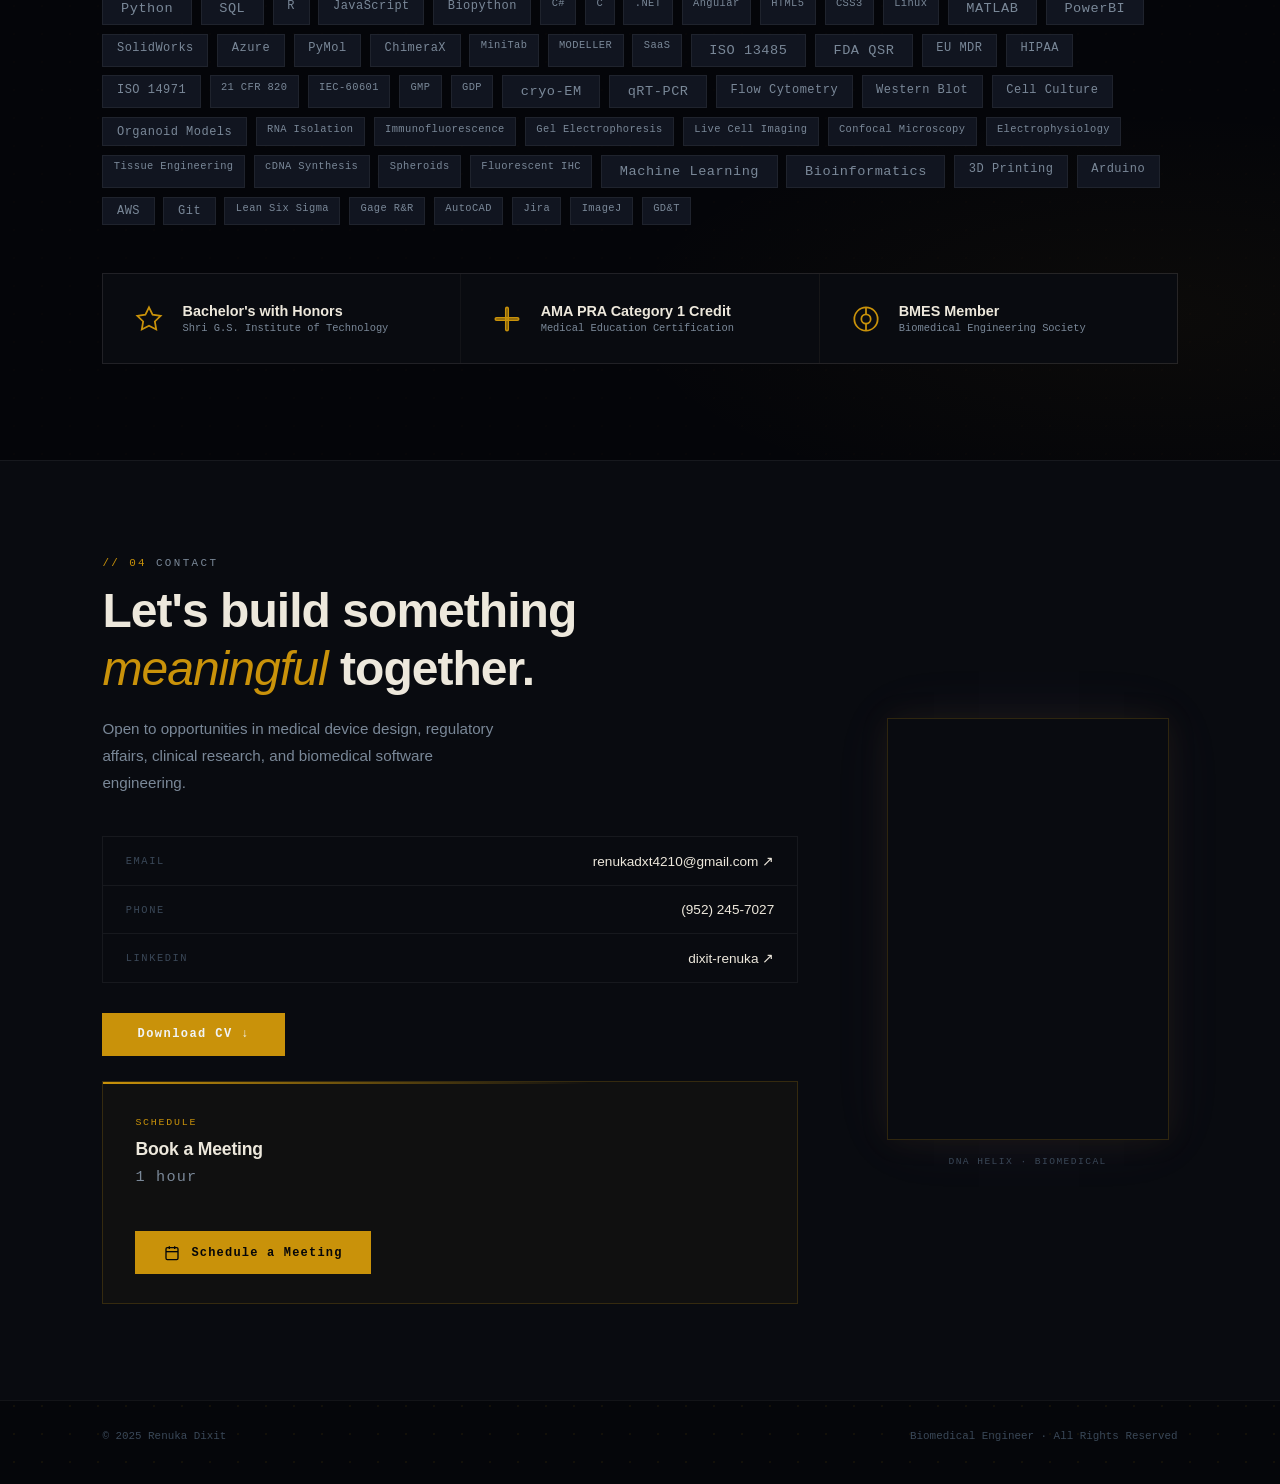
==== commit e6841cb7: "Update index (1).html" ====
--- a/index (1).html
+++ b/index (1).html
@@ -455,19 +455,18 @@
         <!-- SCHEDULE MEETING -->
         <div class="schedule-block">
           <div class="schedule-label">
-            <span class="mono" style="color:var(--red);font-size:0.62rem;letter-spacing:0.18em;">// SCHEDULE</span>
+            <span class="mono" style="color:var(--red);font-size:0.62rem;letter-spacing:0.18em;"> SCHEDULE</span>
           </div>
           <h3 class="schedule-title">Book a Meeting</h3>
-          <p class="schedule-sub">30 min · Google Meet · Free</p>
+          <p class="schedule-sub">1 hour</p>
           <a
-            href="https://calendar.google.com/calendar/appointments/schedules/AcZssZ3k-create-your-schedule-link-here"
+            href="https://calendar.app.google/ds19qm2Z7QqDMgx3A"
             target="_blank"
             class="schedule-btn"
           >
             <svg width="16" height="16" viewBox="0 0 24 24" fill="none" stroke="currentColor" stroke-width="2"><rect x="3" y="4" width="18" height="18" rx="2"/><line x1="16" y1="2" x2="16" y2="6"/><line x1="8" y1="2" x2="8" y2="6"/><line x1="3" y1="10" x2="21" y2="10"/></svg>
-            Schedule on Google Calendar
+            Schedule a Meeting
           </a>
-          <p class="schedule-note">You'll be taken to Google Calendar to pick a time that works for you.</p>
         </div>
       </div>
       <div class="contact-right">
@@ -705,4 +704,4 @@
         <li>Observed and supported testing of medical device prototypes under engineer supervision</li>
         <li>Prepared documentation and technical notes for ongoing R&D projects</li>
         <li>Gained exposure to medical device manufacturing processes and quality standards</li>
-     +     
